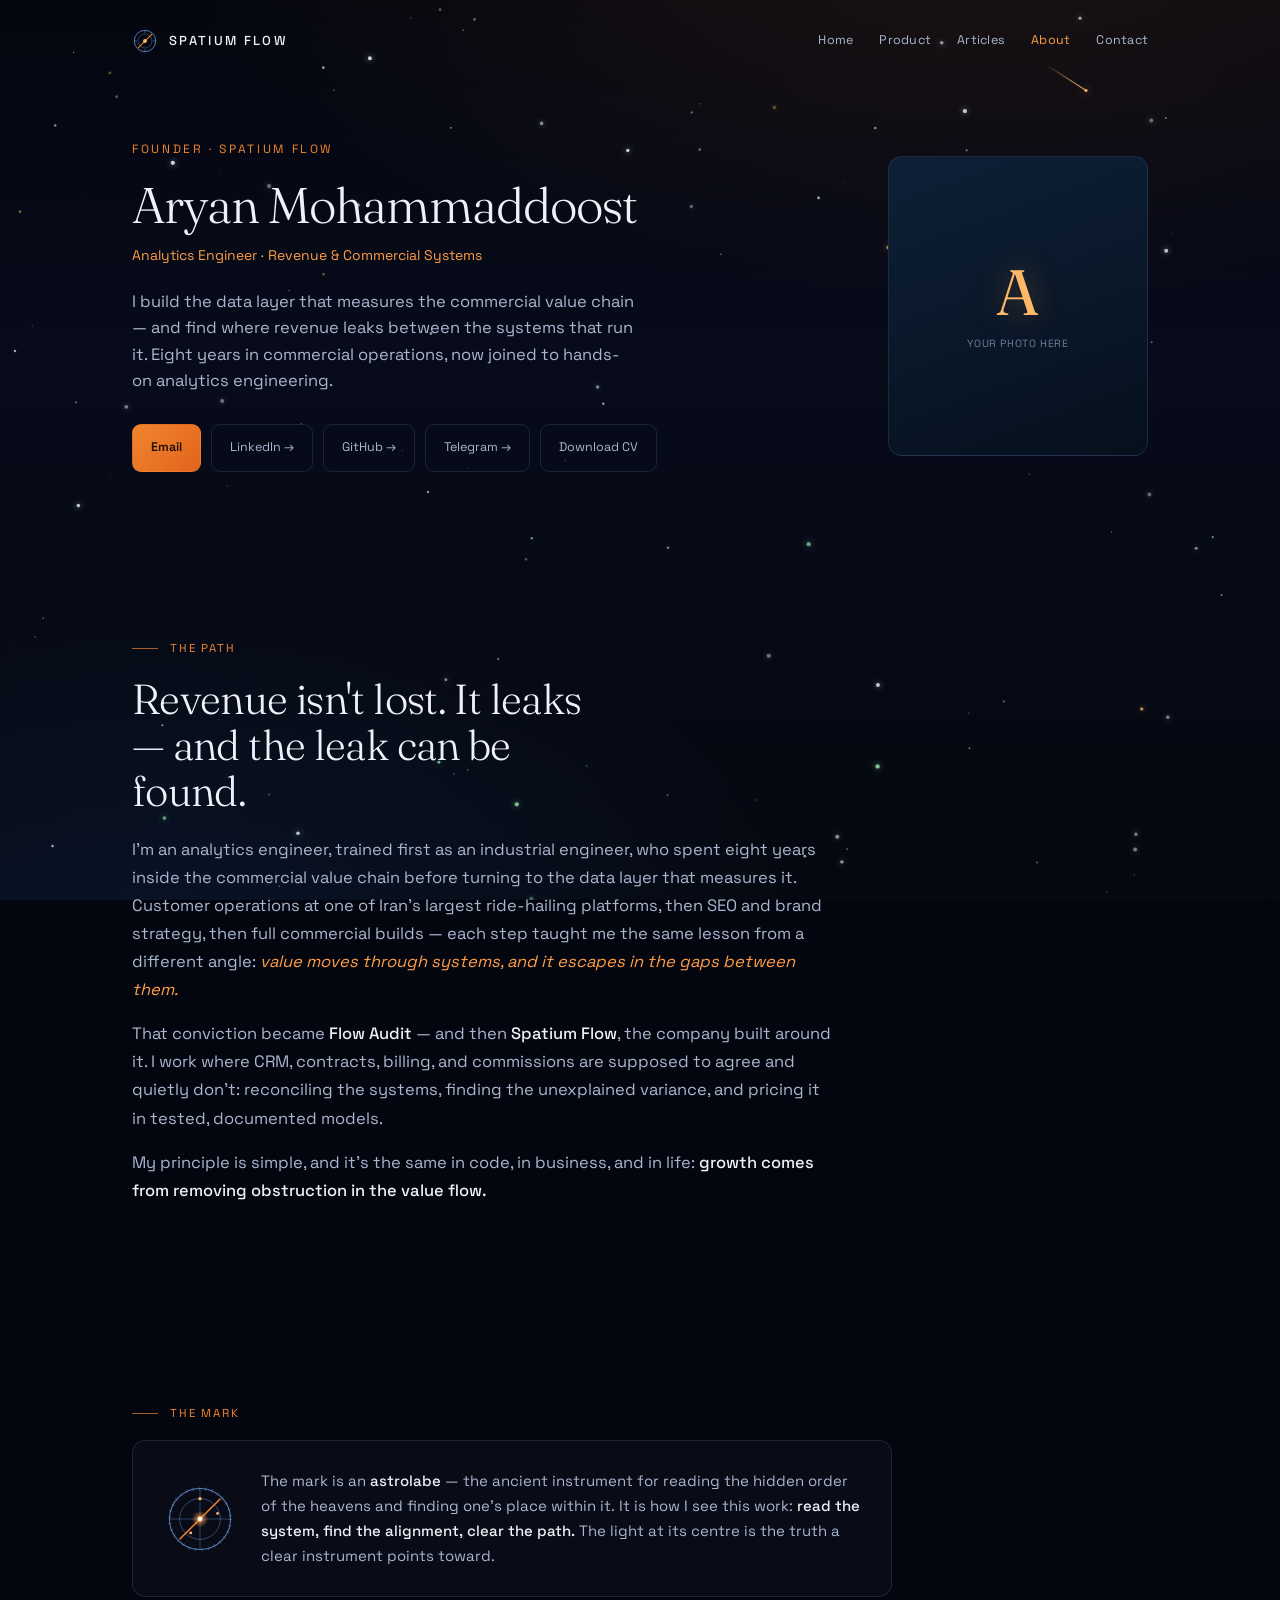
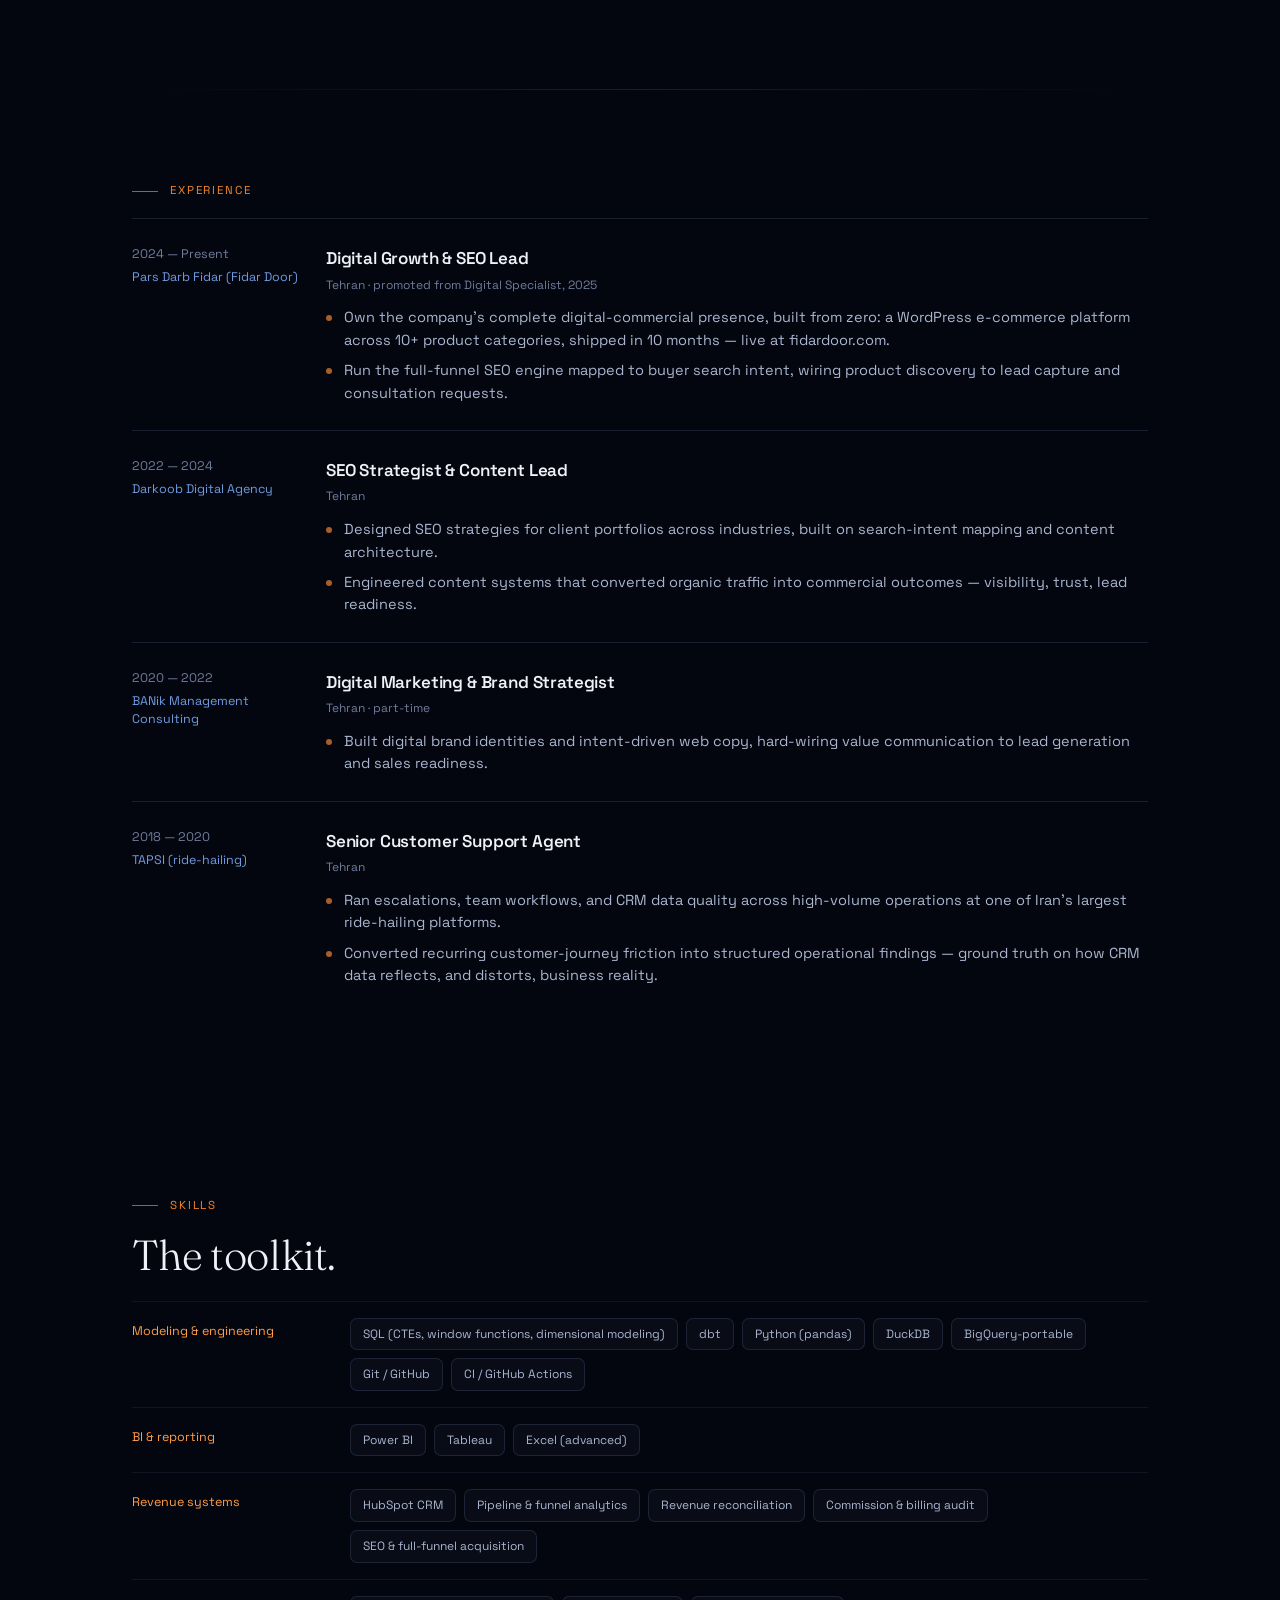
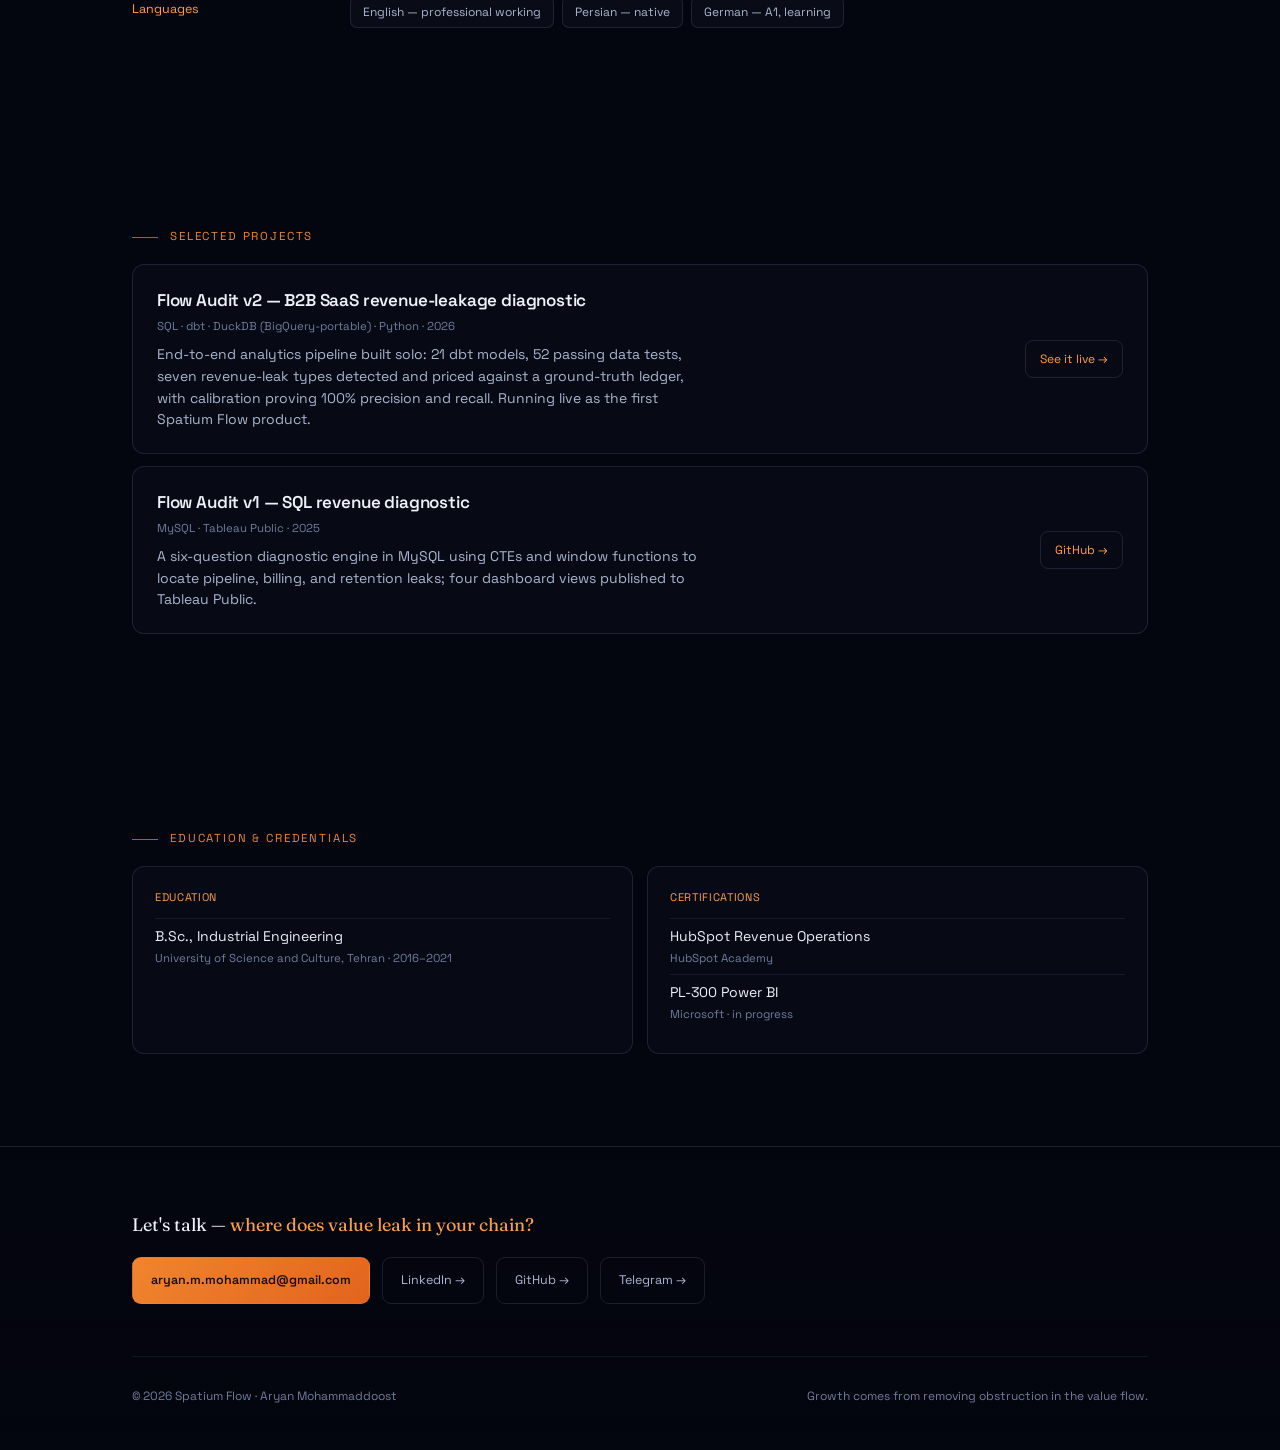
==== docs/about/index.html @ 0fbc990f "feat: unify site — interstellar theme + astrolabe identity across all pages" ====
<!DOCTYPE html>
<html lang="en">
<head>
<meta charset="utf-8">
<meta name="viewport" content="width=device-width, initial-scale=1">
<title>Aryan Mohammaddoost — Analytics Engineer | Spatium Flow</title>
<meta name="description" content="Aryan Mohammaddoost — analytics engineer building the data layer that measures the commercial value chain. Founder of Spatium Flow.">
<link rel="preconnect" href="https://fonts.googleapis.com">
<link rel="preconnect" href="https://fonts.gstatic.com" crossorigin>
<link href="https://fonts.googleapis.com/css2?family=Fraunces:opsz,wght@9..144,300;9..144,400;9..144,500&family=Space+Grotesk:wght@400;500;600&display=swap" rel="stylesheet">
<link href="../assets/site.css" rel="stylesheet">
</head>
<body>
<canvas id="sky"></canvas>
<div class="page">

<div class="bar"><div class="wrap">
  <a class="brand" href="../">
    <svg class="mark" viewBox="0 0 32 32" fill="none" xmlns="http://www.w3.org/2000/svg" aria-hidden="true">
      <circle cx="16" cy="16" r="13.2" stroke="#6f9be0" stroke-width="1.1" opacity=".85"/>
      <circle cx="16" cy="16" r="8.6" stroke="#6f9be0" stroke-width=".9" opacity=".5"/>
      <g stroke="#6f9be0" stroke-width="1" opacity=".7"><line x1="16" y1="2.8" x2="16" y2="6"/><line x1="16" y1="26" x2="16" y2="29.2"/><line x1="2.8" y1="16" x2="6" y2="16"/><line x1="26" y1="16" x2="29.2" y2="16"/></g>
      <line x1="7.2" y1="24.8" x2="24.8" y2="7.2" stroke="#f0852e" stroke-width="1.3"/>
      <circle cx="16" cy="16" r="2.4" fill="#ffb869"/>
    </svg>
    SPATIUM&nbsp;FLOW
  </a>
  <nav>
    <a href="../">Home</a>
    <a href="../flow-audit/">Product</a>
    <a href="../articles/">Articles</a>
    <a href="./" class="on">About</a>
    <a href="#contact">Contact</a>
  </nav>
</div></div>

<header class="ab-hero"><div class="wrap">
  <div>
    <div class="eyebrow">Founder · Spatium Flow</div>
    <h1>Aryan Mohammaddoost</h1>
    <div class="role">Analytics Engineer · Revenue &amp; Commercial Systems</div>
    <p class="pos">I build the data layer that measures the commercial value chain — and find where revenue leaks between the systems that run it. Eight years in commercial operations, now joined to hands-on analytics engineering.</p>
    <div class="contact">
      <a class="cbtn gold" href="mailto:aryan.m.mohammad@gmail.com">Email</a>
      <a class="cbtn" href="https://www.linkedin.com/in/aryan-mohammaddoost-990b6631a" target="_blank" rel="noopener">LinkedIn &rarr;</a>
      <a class="cbtn" href="https://github.com/aryanmmohammad-commits" target="_blank" rel="noopener">GitHub &rarr;</a>
      <a class="cbtn" href="https://t.me/Ryanmhd98" target="_blank" rel="noopener">Telegram &rarr;</a>
      <!-- CV: drop your PDF in this /about/ folder as cv.pdf to enable -->
      <a class="cbtn" href="cv.pdf" target="_blank" rel="noopener">Download CV</a>
    </div>
  </div>
  <!-- PHOTO: replace the .ph block with <img src="photo.jpg" alt="Aryan Mohammaddoost"> after adding photo.jpg here -->
  <div class="photo"><div class="ph"><div class="mono-ch">A</div><div class="hint">your photo here</div></div></div>
</div></header>

<section id="path"><div class="wrap reveal">
  <div class="lab">The path</div>
  <h2>Revenue isn't lost. It leaks — and the leak can be found.</h2>
  <div class="prose">
    <p>I'm an analytics engineer, trained first as an industrial engineer, who spent eight years inside the commercial value chain before turning to the data layer that measures it. Customer operations at one of Iran's largest ride-hailing platforms, then SEO and brand strategy, then full commercial builds — each step taught me the same lesson from a different angle: <em>value moves through systems, and it escapes in the gaps between them.</em></p>
    <p>That conviction became <strong>Flow Audit</strong> — and then <strong>Spatium Flow</strong>, the company built around it. I work where CRM, contracts, billing, and commissions are supposed to agree and quietly don't: reconciling the systems, finding the unexplained variance, and pricing it in tested, documented models.</p>
    <p>My principle is simple, and it's the same in code, in business, and in life: <strong>growth comes from removing obstruction in the value flow.</strong></p>
  </div>
</div></section>

<section id="mark"><div class="wrap reveal">
  <div class="lab">The mark</div>
  <div class="astro-note">
    <svg class="glyph" viewBox="0 0 80 80" fill="none" xmlns="http://www.w3.org/2000/svg" aria-hidden="true">
      <circle cx="40" cy="40" r="33" stroke="#6f9be0" stroke-width="1.1" opacity=".8"/>
      <circle cx="40" cy="40" r="33" stroke="#6f9be0" stroke-width="4" stroke-dasharray="1 6" opacity=".35"/>
      <circle cx="40" cy="40" r="22" stroke="#6f9be0" stroke-width=".9" opacity=".5"/>
      <g stroke="#6f9be0" stroke-width=".9" opacity=".45"><line x1="40" y1="7" x2="40" y2="73"/><line x1="7" y1="40" x2="73" y2="40"/></g>
      <g fill="#ffb869"><circle cx="40" cy="18" r="1.8"/><circle cx="59" cy="34" r="1.5"/><circle cx="30" cy="55" r="1.6"/></g>
      <line x1="18" y1="62" x2="62" y2="18" stroke="#f0852e" stroke-width="1.6"/>
      <circle cx="40" cy="40" r="9" fill="url(#g)"/>
      <circle cx="40" cy="40" r="2.6" fill="#fff4e2"/>
      <defs><radialGradient id="g" cx="50%" cy="50%" r="50%"><stop offset="0" stop-color="#ffb869" stop-opacity=".9"/><stop offset="100%" stop-color="#f0852e" stop-opacity="0"/></radialGradient></defs>
    </svg>
    <p>The mark is an <strong>astrolabe</strong> — the ancient instrument for reading the hidden order of the heavens and finding one's place within it. It is how I see this work: <strong>read the system, find the alignment, clear the path.</strong> The light at its centre is the truth a clear instrument points toward.</p>
  </div>
</div></section>

<div class="wrap"><div class="divider"></div></div>

<section id="experience"><div class="wrap reveal">
  <div class="lab">Experience</div>
  <div class="job"><div class="when">2024 — Present<span class="co">Pars Darb Fidar (Fidar Door)</span></div><div>
    <h3>Digital Growth &amp; SEO Lead</h3><div class="place">Tehran · promoted from Digital Specialist, 2025</div>
    <ul><li>Own the company's complete digital-commercial presence, built from zero: a WordPress e-commerce platform across 10+ product categories, shipped in 10 months — live at fidardoor.com.</li><li>Run the full-funnel SEO engine mapped to buyer search intent, wiring product discovery to lead capture and consultation requests.</li></ul>
  </div></div>
  <div class="job"><div class="when">2022 — 2024<span class="co">Darkoob Digital Agency</span></div><div>
    <h3>SEO Strategist &amp; Content Lead</h3><div class="place">Tehran</div>
    <ul><li>Designed SEO strategies for client portfolios across industries, built on search-intent mapping and content architecture.</li><li>Engineered content systems that converted organic traffic into commercial outcomes — visibility, trust, lead readiness.</li></ul>
  </div></div>
  <div class="job"><div class="when">2020 — 2022<span class="co">BANik Management Consulting</span></div><div>
    <h3>Digital Marketing &amp; Brand Strategist</h3><div class="place">Tehran · part-time</div>
    <ul><li>Built digital brand identities and intent-driven web copy, hard-wiring value communication to lead generation and sales readiness.</li></ul>
  </div></div>
  <div class="job"><div class="when">2018 — 2020<span class="co">TAPSI (ride-hailing)</span></div><div>
    <h3>Senior Customer Support Agent</h3><div class="place">Tehran</div>
    <ul><li>Ran escalations, team workflows, and CRM data quality across high-volume operations at one of Iran's largest ride-hailing platforms.</li><li>Converted recurring customer-journey friction into structured operational findings — ground truth on how CRM data reflects, and distorts, business reality.</li></ul>
  </div></div>
</div></section>

<section id="skills"><div class="wrap reveal">
  <div class="lab">Skills</div><h2>The toolkit.</h2>
  <div class="skrow"><div class="k">Modeling &amp; engineering</div><div class="v"><span>SQL (CTEs, window functions, dimensional modeling)</span><span>dbt</span><span>Python (pandas)</span><span>DuckDB</span><span>BigQuery-portable</span><span>Git / GitHub</span><span>CI / GitHub Actions</span></div></div>
  <div class="skrow"><div class="k">BI &amp; reporting</div><div class="v"><span>Power BI</span><span>Tableau</span><span>Excel (advanced)</span></div></div>
  <div class="skrow"><div class="k">Revenue systems</div><div class="v"><span>HubSpot CRM</span><span>Pipeline &amp; funnel analytics</span><span>Revenue reconciliation</span><span>Commission &amp; billing audit</span><span>SEO &amp; full-funnel acquisition</span></div></div>
  <div class="skrow"><div class="k">Languages</div><div class="v"><span>English — professional working</span><span>Persian — native</span><span>German — A1, learning</span></div></div>
</div></section>

<section id="projects"><div class="wrap reveal">
  <div class="lab">Selected projects</div>
  <div class="proj"><div>
    <h3>Flow Audit v2 — B2B SaaS revenue-leakage diagnostic</h3>
    <div class="stack">SQL · dbt · DuckDB (BigQuery-portable) · Python · 2026</div>
    <p>End-to-end analytics pipeline built solo: 21 dbt models, 52 passing data tests, seven revenue-leak types detected and priced against a ground-truth ledger, with calibration proving 100% precision and recall. Running live as the first Spatium Flow product.</p>
  </div><a class="go" href="../flow-audit/">See it live &rarr;</a></div>
  <div class="proj"><div>
    <h3>Flow Audit v1 — SQL revenue diagnostic</h3>
    <div class="stack">MySQL · Tableau Public · 2025</div>
    <p>A six-question diagnostic engine in MySQL using CTEs and window functions to locate pipeline, billing, and retention leaks; four dashboard views published to Tableau Public.</p>
  </div><a class="go" href="https://github.com/aryanmmohammad-commits" target="_blank" rel="noopener">GitHub &rarr;</a></div>
</div></section>

<section id="education"><div class="wrap reveal">
  <div class="lab">Education &amp; credentials</div>
  <div class="edu-grid">
    <div class="edu-card"><div class="t">Education</div><div class="item">B.Sc., Industrial Engineering<span>University of Science and Culture, Tehran · 2016–2021</span></div></div>
    <div class="edu-card"><div class="t">Certifications</div><div class="item">HubSpot Revenue Operations<span>HubSpot Academy</span></div><div class="item">PL-300 Power BI<span>Microsoft · in progress</span></div></div>
  </div>
</div></section>

<footer class="foot" id="contact"><div class="wrap reveal">
  <div class="who">Let's talk — <span>where does value leak in your chain?</span></div>
  <div class="contact" style="margin-top:18px">
    <a class="cbtn gold" href="mailto:aryan.m.mohammad@gmail.com">aryan.m.mohammad@gmail.com</a>
    <a class="cbtn" href="https://www.linkedin.com/in/aryan-mohammaddoost-990b6631a" target="_blank" rel="noopener">LinkedIn &rarr;</a>
    <a class="cbtn" href="https://github.com/aryanmmohammad-commits" target="_blank" rel="noopener">GitHub &rarr;</a>
    <a class="cbtn" href="https://t.me/Ryanmhd98" target="_blank" rel="noopener">Telegram &rarr;</a>
  </div>
  <div class="base"><span>© 2026 Spatium Flow · Aryan Mohammaddoost</span><span>Growth comes from removing obstruction in the value flow.</span></div>
</div></footer>

</div>
<script src="../assets/sky.js"></script>
</body>
</html>
---- docs/assets/site.css ----
/* ============================================================
   Spatium Flow — shared interstellar design system
   ============================================================ */
:root{
  --void:#04060f; --space:#070b1a; --space-2:#0a1024; --deep:#0c1430;
  --blue:#1f4fa3; --blue-bright:#3a72d4; --blue-soft:#6f9be0;
  --orange:#f0852e; --orange-2:#ff9d45; --amber:#ffb869; --ember:#e2641d;
  --green:#96e8ac;
  --star:#eaf2ff; --paper:#eef1f8; --mist:#aab6cf; --faint:#6f7d9c;
  --line:rgba(140,160,210,.16); --line-2:rgba(140,160,210,.10);
  --mono:'Space Grotesk',ui-monospace,'Cascadia Mono',Menlo,monospace;
  --sans:'Space Grotesk',-apple-system,BlinkMacSystemFont,'Segoe UI',sans-serif;
  --serif:'Fraunces',Georgia,'Times New Roman',serif;
}
*{box-sizing:border-box;margin:0;padding:0}
html{scroll-behavior:smooth}
body{background:var(--void);color:var(--paper);font-family:var(--sans);font-size:16px;line-height:1.55;-webkit-font-smoothing:antialiased;overflow-x:hidden}
.wrap{max-width:1080px;margin:0 auto;padding:0 32px;position:relative}
.narrow{max-width:680px;margin:0 auto;padding:0 32px;position:relative}
a{color:inherit}
::selection{background:var(--orange);color:var(--void)}

/* starfield behind everything */
#sky{position:fixed;inset:0;z-index:0;display:block;background:
  radial-gradient(120% 80% at 78% -10%, rgba(240,133,46,.10), transparent 55%),
  radial-gradient(90% 70% at 12% 108%, rgba(31,79,163,.18), transparent 60%),
  linear-gradient(180deg,#04060f 0%,#070b1a 40%,#05080f 100%)}
.page{position:relative;z-index:1}

/* top bar */
.bar{position:absolute;top:0;left:0;right:0;z-index:10}
.bar .wrap{display:flex;align-items:center;justify-content:space-between;padding-top:28px}
.brand{display:flex;align-items:center;gap:11px;font-family:var(--mono);font-size:13px;letter-spacing:.18em;color:var(--paper);text-decoration:none;font-weight:500}
.brand .mark{width:26px;height:26px;flex:none}
.bar nav{display:flex;gap:26px;font-family:var(--mono);font-size:12.5px;color:var(--mist);letter-spacing:.02em}
.bar nav a{text-decoration:none;transition:color .18s}
.bar nav a:hover,.bar nav a.on{color:var(--orange-2)}
@media(max-width:680px){.bar nav{display:none}}

/* buttons */
.btn{font-family:var(--mono);font-size:13px;letter-spacing:.02em;font-weight:500;text-decoration:none;padding:14px 24px;border-radius:9px;transition:transform .16s,box-shadow .16s,background .16s,border-color .16s;display:inline-flex;align-items:center;gap:9px}
.btn-primary{background:linear-gradient(135deg,var(--orange),var(--ember));color:#1a0f04}
.btn-primary:hover{transform:translateY(-2px);box-shadow:0 14px 40px -10px rgba(240,133,46,.6)}
.btn-ghost{border:1px solid var(--line);color:var(--paper);background:rgba(140,160,210,.04)}
.btn-ghost:hover{border-color:var(--blue-soft);color:#fff}
.btn .ar{transition:transform .16s}.btn:hover .ar{transform:translateX(3px)}
.cbtn{font-family:var(--mono);font-size:12.5px;text-decoration:none;border:1px solid var(--line);border-radius:9px;padding:13px 18px;transition:border-color .16s,color .16s,transform .16s;color:var(--mist);display:inline-flex;align-items:center;gap:7px}
.cbtn:hover{border-color:var(--blue-soft);color:#fff;transform:translateY(-2px)}
.cbtn.gold{background:linear-gradient(135deg,var(--orange),var(--ember));color:#1a0f04;border-color:transparent;font-weight:600}

/* sections */
section{padding:92px 0;position:relative}
.lab{font-family:var(--mono);font-size:11.5px;letter-spacing:.16em;text-transform:uppercase;color:var(--orange);margin-bottom:18px;display:flex;align-items:center;gap:12px}
.lab::before{content:"";width:26px;height:1px;background:var(--orange);opacity:.7}
h2{font-family:var(--serif);font-weight:300;font-size:clamp(27px,4vw,42px);line-height:1.1;letter-spacing:-.015em;max-width:18ch;margin-bottom:22px}
.body-lg{font-size:17px;color:var(--mist);max-width:60ch;line-height:1.7}
.body-lg strong{color:var(--paper);font-weight:500}
.body-lg em{color:var(--orange-2);font-style:italic}
.divider{height:1px;background:linear-gradient(90deg,transparent,var(--line),transparent)}

/* footer (shared) */
.foot{border-top:1px solid var(--line);padding:64px 0 44px;background:linear-gradient(180deg,transparent,rgba(4,6,15,.6))}
.foot h2{margin-bottom:26px}
.foot .contact{display:flex;flex-wrap:wrap;gap:12px;margin-bottom:52px}
.foot .base{display:flex;flex-wrap:wrap;justify-content:space-between;gap:18px;align-items:center;border-top:1px solid var(--line-2);padding-top:30px;font-family:var(--mono);font-size:12px;color:var(--faint)}
.foot .who{font-family:var(--serif);font-size:18px;color:var(--paper)}
.foot .who span{color:var(--orange-2)}

/* reveal */
.reveal{opacity:0;transform:translateY(16px)}
.reveal.in{opacity:1;transform:none;transition:opacity .7s ease,transform .7s ease}

/* ---------- ABOUT page ---------- */
.ab-hero{padding:140px 0 76px;position:relative}
.ab-hero .wrap{display:grid;grid-template-columns:1fr 260px;gap:48px;align-items:center}
.ab-hero .eyebrow{font-family:var(--mono);font-size:12px;letter-spacing:.22em;text-transform:uppercase;color:var(--orange);margin-bottom:20px}
.ab-hero h1{font-family:var(--serif);font-weight:300;font-size:clamp(32px,5vw,50px);line-height:1.05;letter-spacing:-.02em;margin-bottom:14px}
.ab-hero .role{font-family:var(--mono);font-size:14px;color:var(--orange-2);margin-bottom:22px}
.ab-hero .pos{font-size:16.5px;color:var(--mist);max-width:46ch;line-height:1.6;margin-bottom:30px}
.ab-hero .contact{display:flex;flex-wrap:wrap;gap:10px}
.photo{width:260px;height:300px;border-radius:14px;border:1px solid var(--line);background:linear-gradient(160deg,#0d2036,#06101d);position:relative;overflow:hidden;display:flex;align-items:center;justify-content:center}
.photo img{width:100%;height:100%;object-fit:cover;display:block}
.photo .ph{display:flex;flex-direction:column;align-items:center;gap:12px;color:var(--faint)}
.photo .ph .mono-ch{font-family:var(--serif);font-size:64px;color:var(--amber);line-height:1;text-shadow:0 0 30px rgba(240,133,46,.4)}
.photo .ph .hint{font-family:var(--mono);font-size:10.5px;letter-spacing:.06em;text-transform:uppercase}
@media(max-width:720px){.ab-hero .wrap{grid-template-columns:1fr;gap:34px}.photo{width:180px;height:210px;order:-1}.photo .ph .mono-ch{font-size:44px}}

.prose{font-size:16.5px;color:var(--mist);max-width:64ch;line-height:1.7}
.prose p{margin-bottom:16px}
.prose strong{color:var(--paper);font-weight:500}
.prose em{color:var(--orange-2);font-style:italic}

.astro-note{border:1px solid var(--line);border-radius:13px;background:rgba(140,160,210,.04);padding:28px 30px;display:grid;grid-template-columns:auto 1fr;gap:24px;align-items:center;max-width:760px;margin-top:8px}
.astro-note .glyph{width:74px;height:74px;flex:none}
.astro-note p{font-size:15px;color:var(--mist);line-height:1.65}
.astro-note p strong{color:var(--paper);font-weight:500}
@media(max-width:560px){.astro-note{grid-template-columns:1fr;text-align:center;justify-items:center}}

.job{display:grid;grid-template-columns:170px 1fr;gap:24px;padding:26px 0;border-top:1px solid var(--line)}
.job:first-of-type{border-top:none}
.job .when{font-family:var(--mono);font-size:12.5px;color:var(--faint);line-height:1.5}
.job .when .co{color:var(--blue-soft);display:block;margin-top:4px}
.job h3{font-size:17px;font-weight:600;margin-bottom:4px;letter-spacing:-.01em;color:var(--paper)}
.job .place{font-family:var(--mono);font-size:12px;color:var(--faint);margin-bottom:12px}
.job ul{list-style:none;display:flex;flex-direction:column;gap:8px}
.job li{font-size:14.5px;color:var(--mist);line-height:1.55;padding-left:18px;position:relative}
.job li::before{content:"";position:absolute;left:0;top:9px;width:6px;height:6px;border-radius:50%;background:var(--orange);opacity:.7}
@media(max-width:600px){.job{grid-template-columns:1fr;gap:10px}}

.skrow{display:grid;grid-template-columns:200px 1fr;gap:18px;padding:16px 0;border-top:1px solid var(--line-2)}
.skrow:first-of-type{border-top:none}
.skrow .k{font-family:var(--mono);font-size:12.5px;color:var(--orange-2);padding-top:4px}
.skrow .v{display:flex;flex-wrap:wrap;gap:8px}
.skrow .v span{font-family:var(--mono);font-size:12px;color:var(--mist);border:1px solid var(--line);border-radius:7px;padding:6px 12px;background:rgba(140,160,210,.04)}
@media(max-width:600px){.skrow{grid-template-columns:1fr;gap:8px}}

.proj{display:grid;grid-template-columns:1fr auto;gap:20px;align-items:center;padding:22px 24px;border:1px solid var(--line);border-radius:12px;background:rgba(140,160,210,.03);margin-bottom:12px}
.proj h3{font-size:17px;font-weight:600;margin-bottom:5px;letter-spacing:-.01em;color:var(--paper)}
.proj .stack{font-family:var(--mono);font-size:11.5px;color:var(--faint);margin-bottom:8px}
.proj p{font-size:14px;color:var(--mist);line-height:1.55;max-width:62ch}
.proj .go{font-family:var(--mono);font-size:12px;color:var(--orange-2);text-decoration:none;white-space:nowrap;border:1px solid var(--line);border-radius:8px;padding:9px 14px;transition:border-color .15s}
.proj .go:hover{border-color:var(--blue-soft)}
@media(max-width:600px){.proj{grid-template-columns:1fr}}

.edu-grid{display:grid;grid-template-columns:1fr 1fr;gap:14px}
.edu-card{border:1px solid var(--line);border-radius:12px;padding:22px;background:rgba(140,160,210,.03)}
.edu-card .t{font-family:var(--mono);font-size:11px;letter-spacing:.06em;text-transform:uppercase;color:var(--orange-2);margin-bottom:12px}
.edu-card .item{padding:7px 0;border-top:1px solid var(--line-2);font-size:14px;color:var(--paper)}
.edu-card .item:first-of-type{border-top:none}
.edu-card .item span{font-family:var(--mono);font-size:11.5px;color:var(--faint);display:block;margin-top:2px}
@media(max-width:600px){.edu-grid{grid-template-columns:1fr}}

/* ---------- ARTICLES index ---------- */
.ai-head{padding:140px 0 70px;position:relative}
.ai-head .eyebrow{font-family:var(--mono);font-size:12px;letter-spacing:.2em;text-transform:uppercase;color:var(--orange);margin-bottom:18px}
.ai-head h1{font-family:var(--serif);font-weight:300;font-size:clamp(30px,5vw,48px);line-height:1.06;letter-spacing:-.02em;margin-bottom:16px}
.ai-head .sub{font-size:17px;color:var(--mist);max-width:54ch;line-height:1.6}
.post{display:block;text-decoration:none;border:1px solid var(--line);border-radius:14px;background:rgba(140,160,210,.04);padding:30px;margin-bottom:16px;transition:transform .16s ease,box-shadow .16s ease,border-color .16s}
.post:hover{transform:translateY(-2px);box-shadow:0 16px 40px -22px rgba(0,0,0,.6);border-color:var(--blue-soft)}
.post .tag{font-family:var(--mono);font-size:10.5px;letter-spacing:.06em;text-transform:uppercase;color:var(--orange-2);margin-bottom:13px;display:flex;gap:12px;align-items:center}
.post .tag .dot{width:5px;height:5px;border-radius:50%;background:var(--orange)}
.post h2{font-family:var(--serif);font-weight:400;font-size:25px;letter-spacing:-.01em;margin-bottom:9px;color:#fff;max-width:none}
.post p{font-size:15px;color:var(--mist);line-height:1.6;max-width:64ch;margin-bottom:16px}
.post .meta{font-family:var(--mono);font-size:12px;color:var(--faint);display:flex;align-items:center;gap:9px}
.post .read{color:var(--orange-2);margin-left:auto;display:inline-flex;align-items:center;gap:6px}
.post .read .ar{transition:transform .15s}.post:hover .read .ar{transform:translateX(3px)}
.soon{margin-top:34px;border-top:1px solid var(--line);padding-top:30px}
.soon .lab{margin-bottom:18px}
.soon ul{list-style:none;display:flex;flex-direction:column;gap:11px}
.soon li{display:flex;align-items:baseline;gap:13px;font-size:15px;color:var(--mist)}
.soon li .pill{font-family:var(--mono);font-size:10px;letter-spacing:.05em;text-transform:uppercase;color:var(--blue-soft);border:1px solid var(--line);border-radius:20px;padding:2px 9px;flex:none}
.soon li b{color:var(--paper);font-weight:600}

/* ---------- ARTICLE page ---------- */
.head{padding:140px 0 60px;position:relative}
.head .kicker{font-family:var(--mono);font-size:12px;letter-spacing:.16em;text-transform:uppercase;color:var(--orange);margin-bottom:20px}
.head .kicker a{color:var(--mist);text-decoration:none}.head .kicker a:hover{color:var(--orange-2)}
.head h1{font-family:var(--serif);font-weight:300;font-size:clamp(30px,5vw,46px);line-height:1.08;letter-spacing:-.02em;margin-bottom:18px}
.head .dek{font-size:18px;color:var(--mist);line-height:1.55;margin-bottom:24px}
.head .byline{font-family:var(--mono);font-size:12.5px;color:var(--faint)}
.head .byline b{color:var(--orange-2);font-weight:400}
article{padding:48px 0 30px}
article .narrow > *{margin-bottom:22px}
article p{font-size:17.5px;color:var(--paper);line-height:1.72}
article h2{font-family:var(--serif);font-weight:300;font-size:27px;letter-spacing:-.01em;margin-top:18px;color:#fff;max-width:none}
article strong{font-weight:600;color:#fff}
article em{font-style:italic;color:var(--orange-2)}
figure{margin:34px 0}
figure img{width:100%;border:1px solid var(--line);border-radius:12px;display:block;box-shadow:0 20px 50px -28px rgba(0,0,0,.7)}
figcaption{font-family:var(--mono);font-size:12px;color:var(--faint);margin-top:10px;text-align:center}
blockquote{border-left:3px solid var(--orange);padding:6px 0 6px 22px;margin:30px 0;font-family:var(--serif);font-size:23px;line-height:1.4;color:var(--amber);font-style:italic}
.sign{border-top:1px solid var(--line);padding-top:24px;margin-top:40px;font-family:var(--mono);font-size:13px;color:var(--mist)}
.sign b{color:var(--paper);font-weight:600}
.back{display:inline-flex;align-items:center;gap:8px;font-family:var(--mono);font-size:12.5px;color:var(--orange-2);text-decoration:none;margin-top:8px}

@media(prefers-reduced-motion:reduce){*{animation:none!important;transition:none!important;scroll-behavior:auto}.reveal{opacity:1;transform:none}}
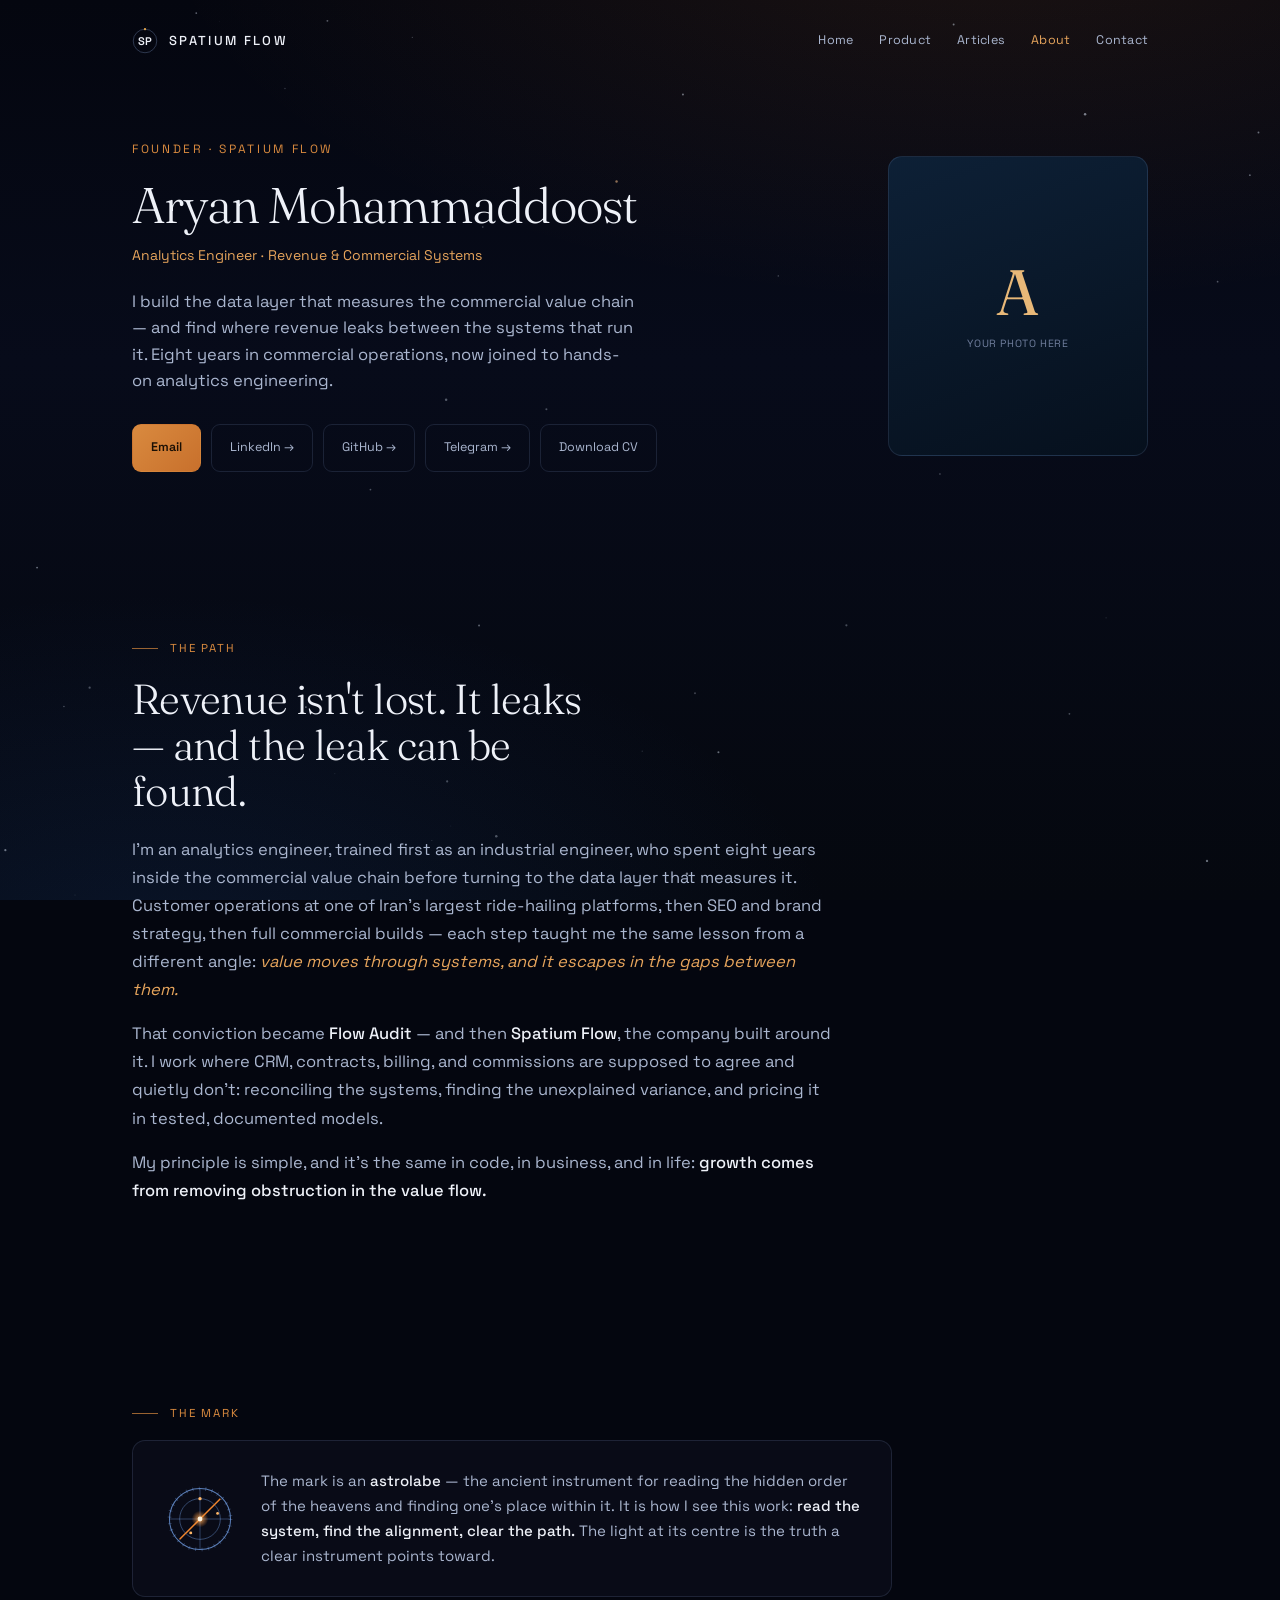
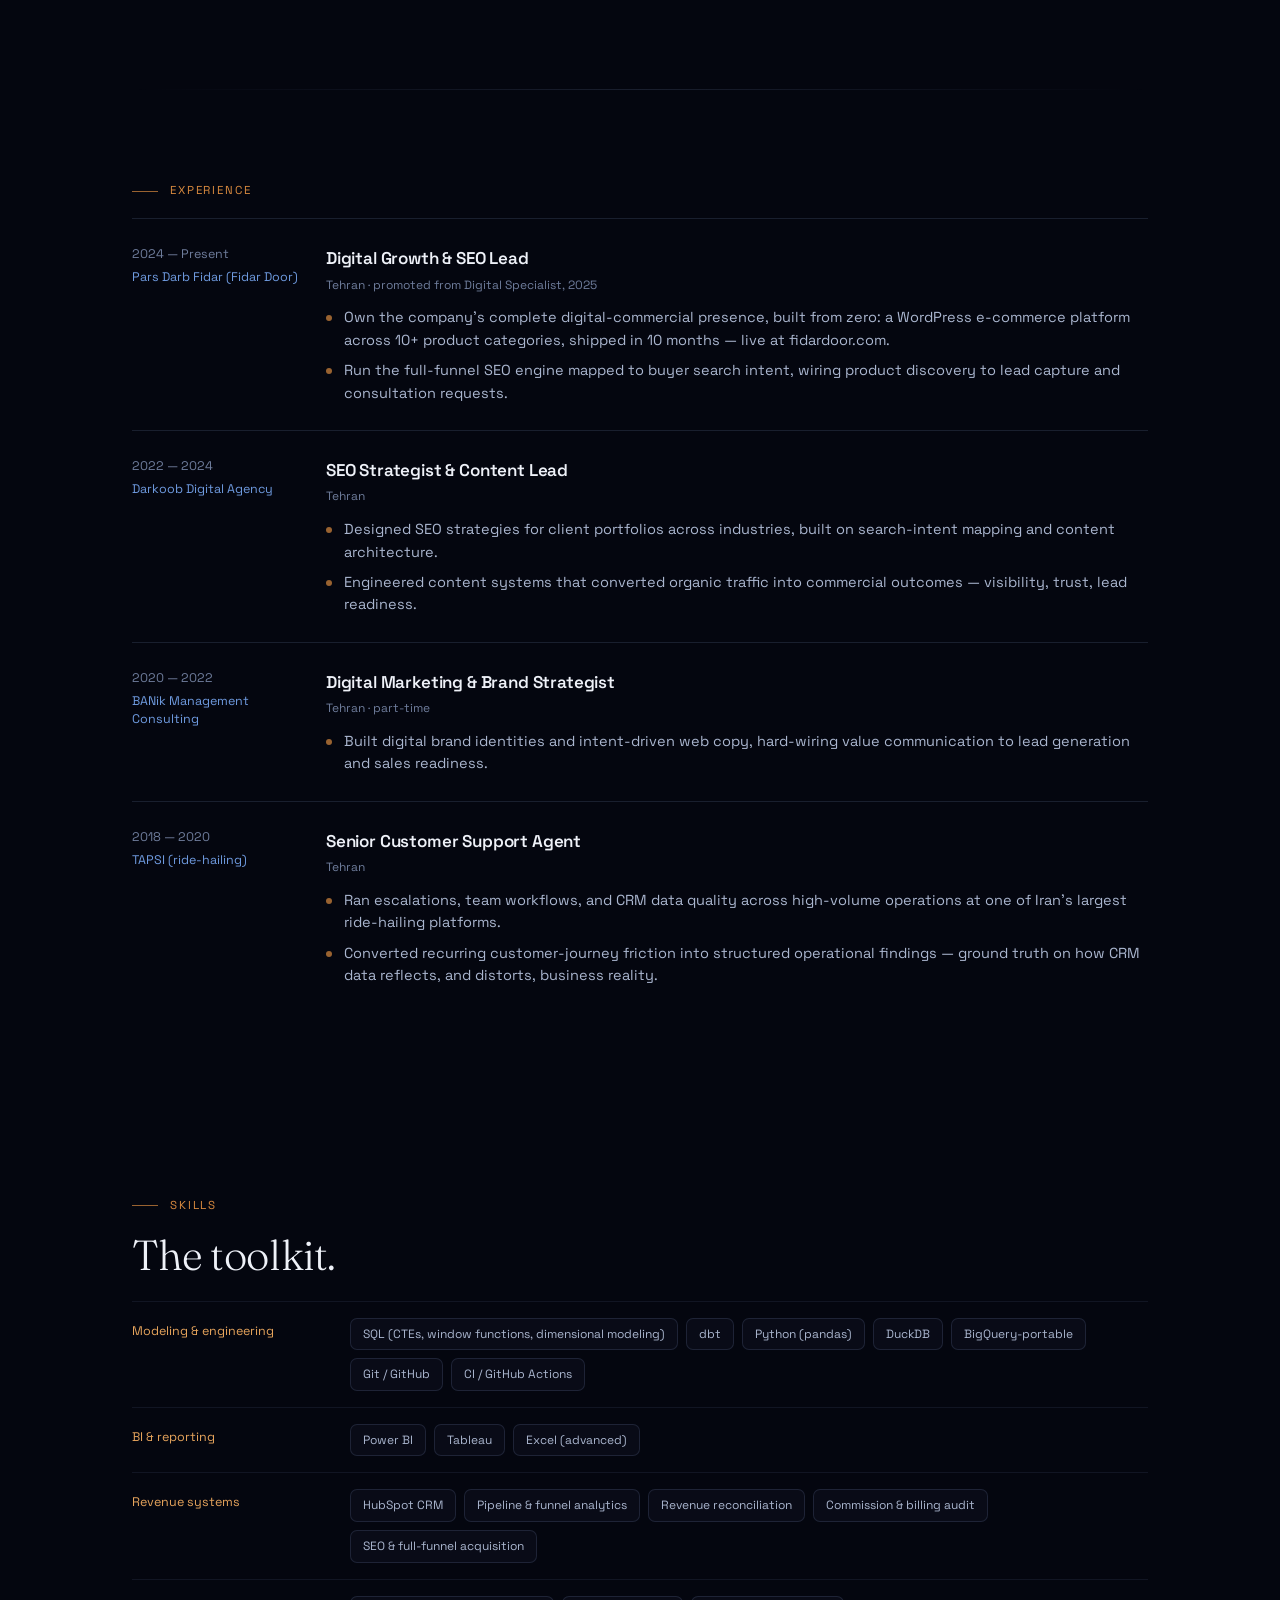
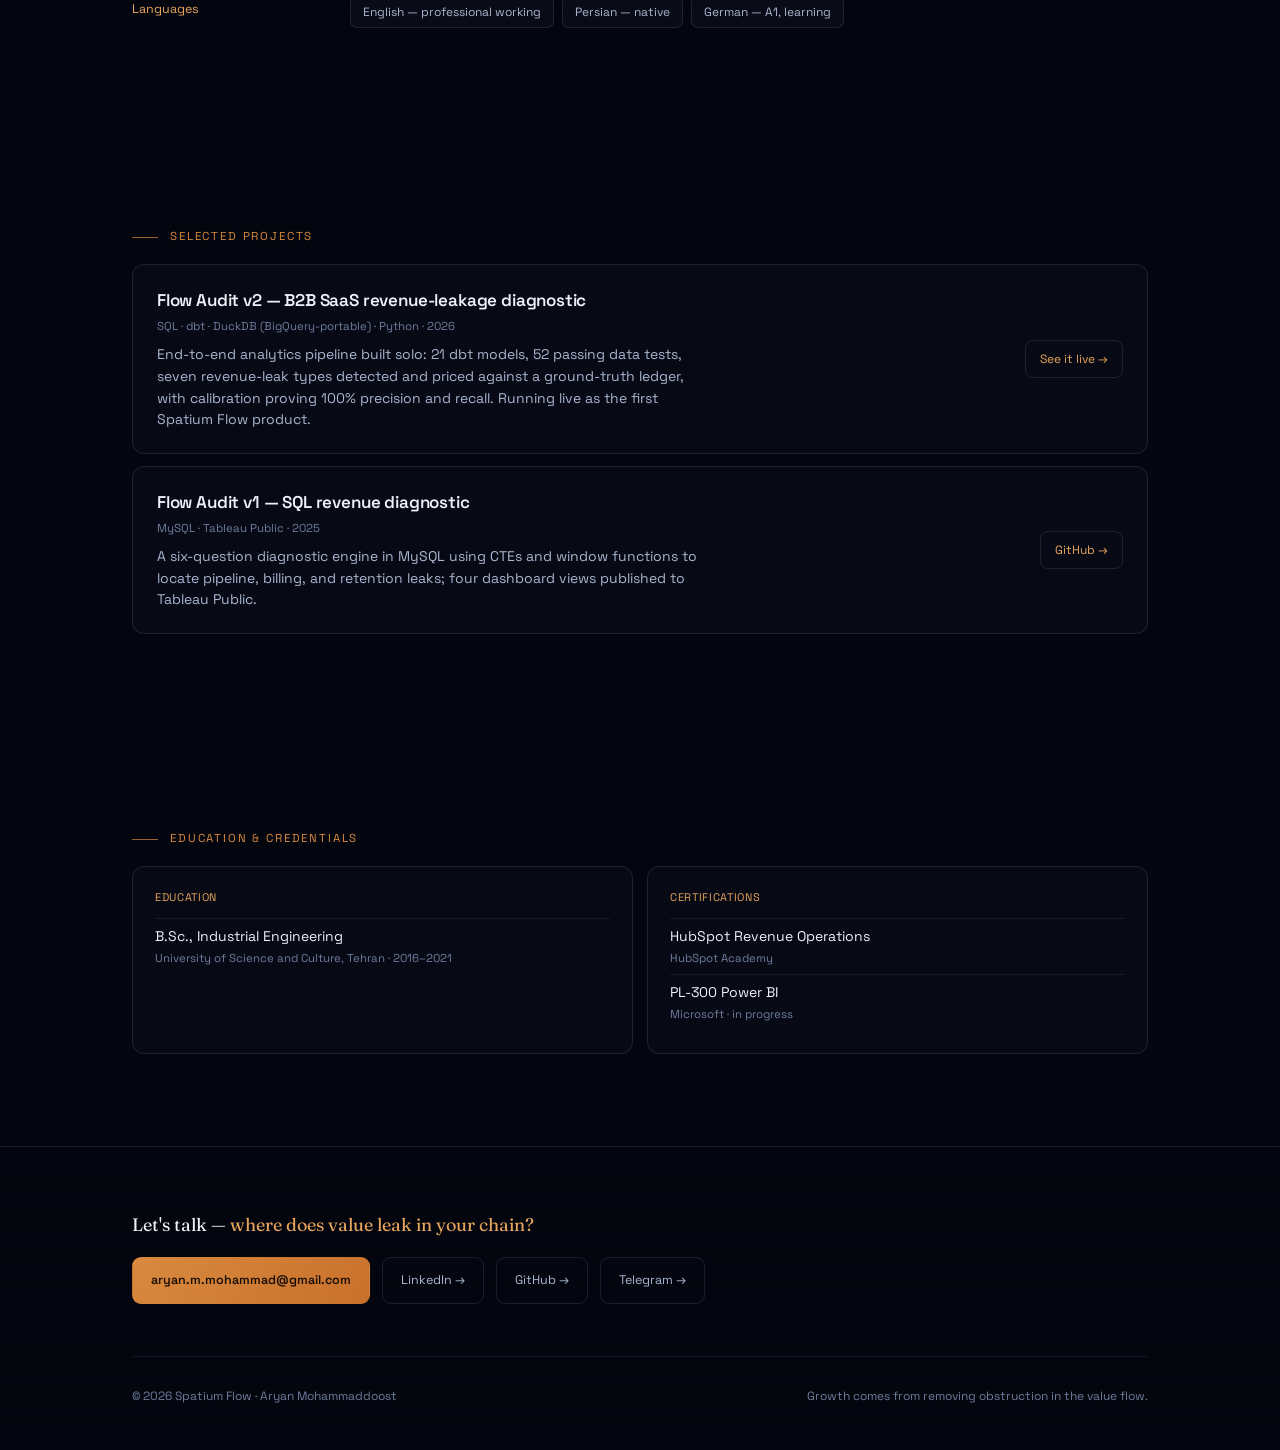
==== commit 6e9935f8: "refine: professional restraint — SP logo, calmer starfield, abstract product graphic" ====
--- a/docs/about/index.html
+++ b/docs/about/index.html
@@ -16,13 +16,7 @@
 
 <div class="bar"><div class="wrap">
   <a class="brand" href="../">
-    <svg class="mark" viewBox="0 0 32 32" fill="none" xmlns="http://www.w3.org/2000/svg" aria-hidden="true">
-      <circle cx="16" cy="16" r="13.2" stroke="#6f9be0" stroke-width="1.1" opacity=".85"/>
-      <circle cx="16" cy="16" r="8.6" stroke="#6f9be0" stroke-width=".9" opacity=".5"/>
-      <g stroke="#6f9be0" stroke-width="1" opacity=".7"><line x1="16" y1="2.8" x2="16" y2="6"/><line x1="16" y1="26" x2="16" y2="29.2"/><line x1="2.8" y1="16" x2="6" y2="16"/><line x1="26" y1="16" x2="29.2" y2="16"/></g>
-      <line x1="7.2" y1="24.8" x2="24.8" y2="7.2" stroke="#f0852e" stroke-width="1.3"/>
-      <circle cx="16" cy="16" r="2.4" fill="#ffb869"/>
-    </svg>
+    <svg class="mark" viewBox="0 0 34 34" fill="none" xmlns="http://www.w3.org/2000/svg" aria-hidden="true"><circle cx="17" cy="17" r="15.4" stroke="#5f7196" stroke-width="1.1" opacity=".55"/><circle cx="17" cy="1.6" r="1.5" fill="#e2a44a"/><text x="17" y="22.3" text-anchor="middle" font-family="'Space Grotesk',-apple-system,sans-serif" font-size="14.5" font-weight="600" letter-spacing="-.3" fill="#eef1f8">SP</text></svg>
     SPATIUM&nbsp;FLOW
   </a>
   <nav>
--- a/docs/assets/site.css
+++ b/docs/assets/site.css
@@ -4,7 +4,7 @@
 :root{
   --void:#04060f; --space:#070b1a; --space-2:#0a1024; --deep:#0c1430;
   --blue:#1f4fa3; --blue-bright:#3a72d4; --blue-soft:#6f9be0;
-  --orange:#f0852e; --orange-2:#ff9d45; --amber:#ffb869; --ember:#e2641d;
+  --orange:#d98a3f; --orange-2:#e6a45c; --amber:#e8b878; --ember:#c8702c;
   --green:#96e8ac;
   --star:#eaf2ff; --paper:#eef1f8; --mist:#aab6cf; --faint:#6f7d9c;
   --line:rgba(140,160,210,.16); --line-2:rgba(140,160,210,.10);
@@ -81,7 +81,7 @@
 .photo{width:260px;height:300px;border-radius:14px;border:1px solid var(--line);background:linear-gradient(160deg,#0d2036,#06101d);position:relative;overflow:hidden;display:flex;align-items:center;justify-content:center}
 .photo img{width:100%;height:100%;object-fit:cover;display:block}
 .photo .ph{display:flex;flex-direction:column;align-items:center;gap:12px;color:var(--faint)}
-.photo .ph .mono-ch{font-family:var(--serif);font-size:64px;color:var(--amber);line-height:1;text-shadow:0 0 30px rgba(240,133,46,.4)}
+.photo .ph .mono-ch{font-family:var(--serif);font-size:64px;color:var(--amber);line-height:1;text-shadow:none}
 .photo .ph .hint{font-family:var(--mono);font-size:10.5px;letter-spacing:.06em;text-transform:uppercase}
 @media(max-width:720px){.ab-hero .wrap{grid-template-columns:1fr;gap:34px}.photo{width:180px;height:210px;order:-1}.photo .ph .mono-ch{font-size:44px}}
 
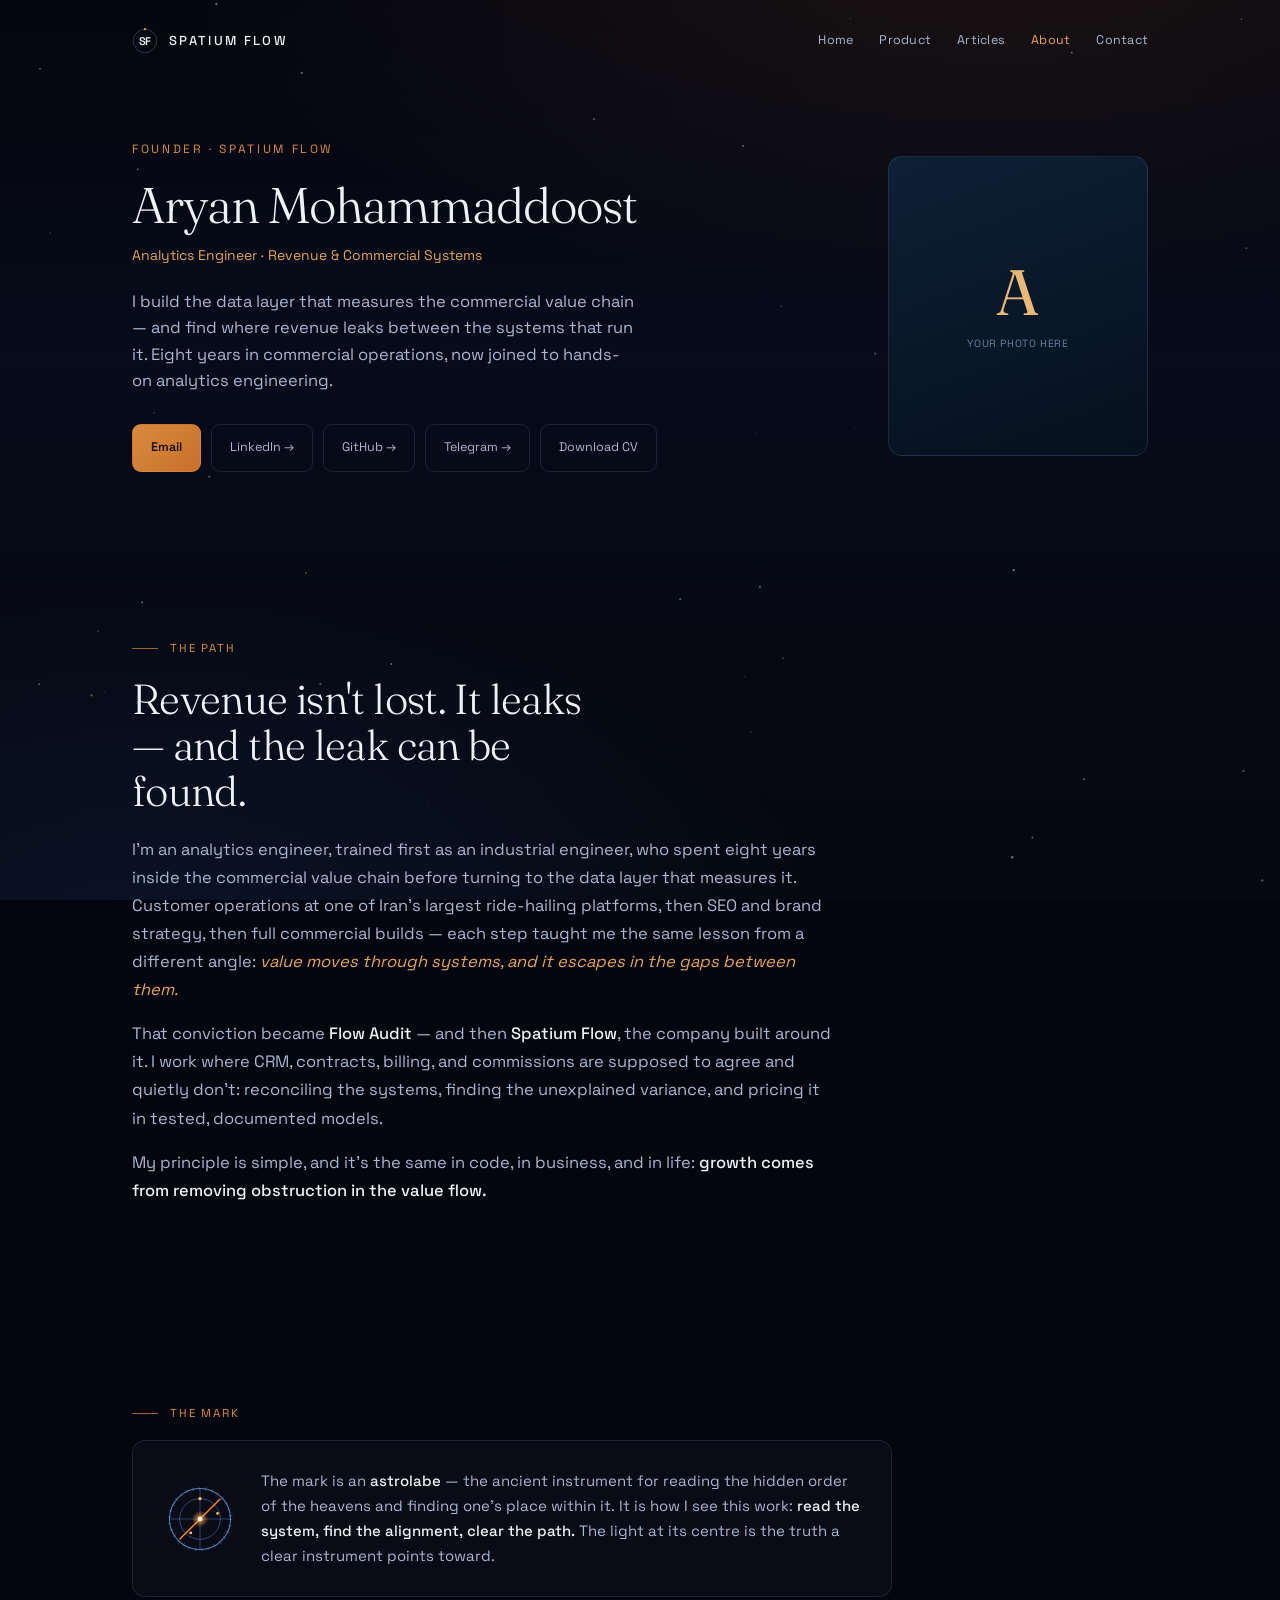
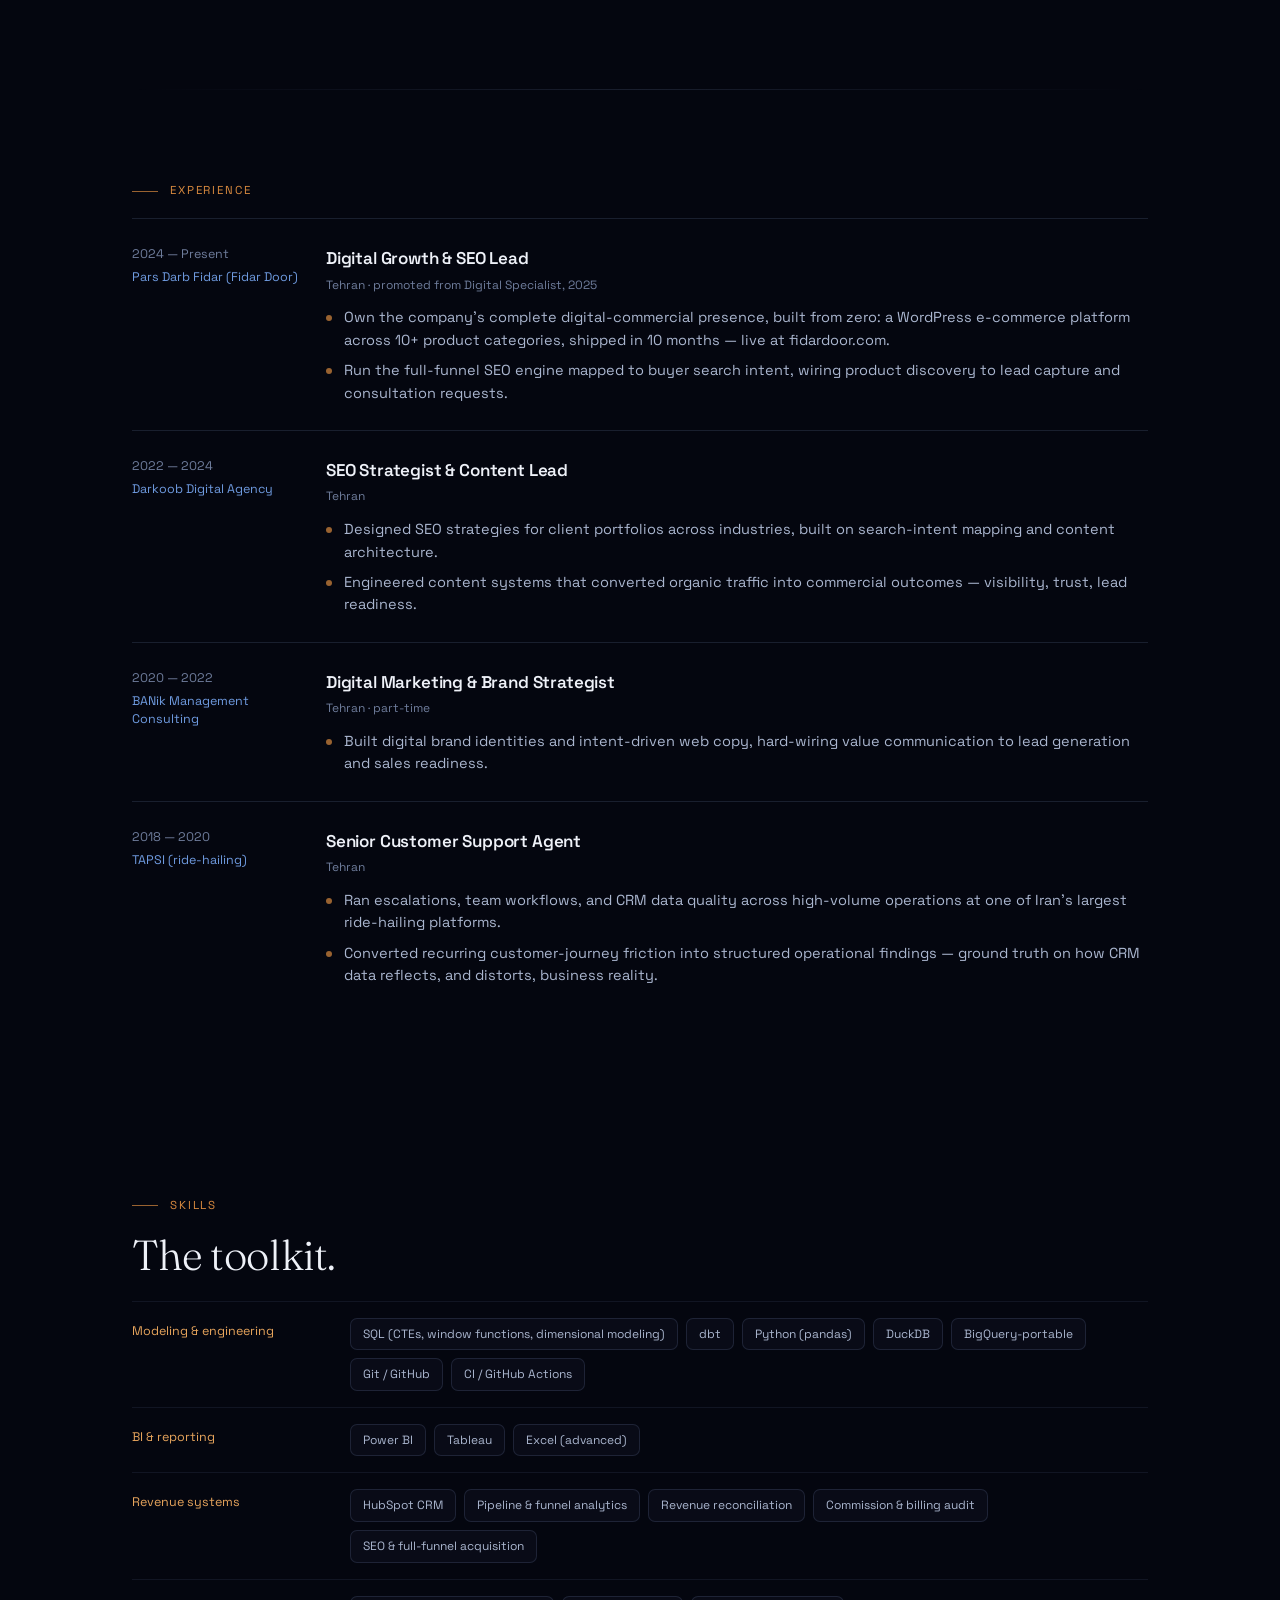
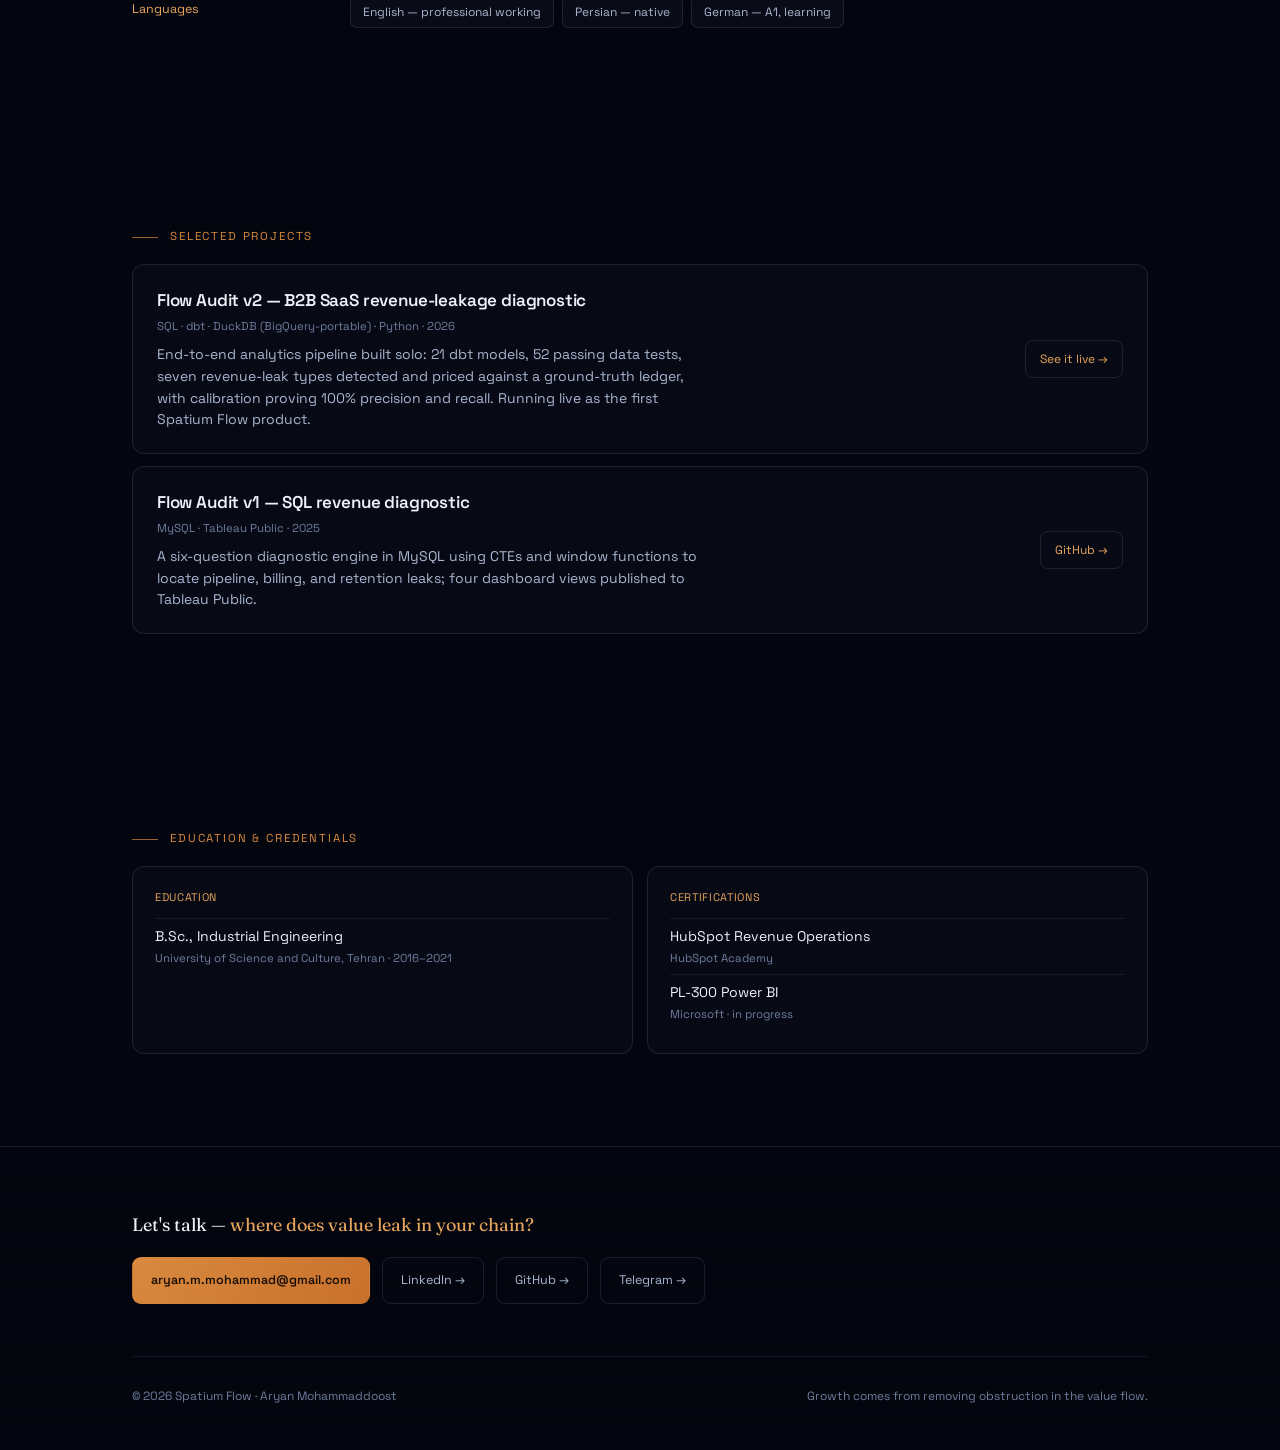
==== commit ad5a8fd7: "refine: SF logo, stats proof band, cleaner systems layout" ====
--- a/docs/about/index.html
+++ b/docs/about/index.html
@@ -16,7 +16,7 @@
 
 <div class="bar"><div class="wrap">
   <a class="brand" href="../">
-    <svg class="mark" viewBox="0 0 34 34" fill="none" xmlns="http://www.w3.org/2000/svg" aria-hidden="true"><circle cx="17" cy="17" r="15.4" stroke="#5f7196" stroke-width="1.1" opacity=".55"/><circle cx="17" cy="1.6" r="1.5" fill="#e2a44a"/><text x="17" y="22.3" text-anchor="middle" font-family="'Space Grotesk',-apple-system,sans-serif" font-size="14.5" font-weight="600" letter-spacing="-.3" fill="#eef1f8">SP</text></svg>
+    <svg class="mark" viewBox="0 0 34 34" fill="none" xmlns="http://www.w3.org/2000/svg" aria-hidden="true"><circle cx="17" cy="17" r="15.4" stroke="#5f7196" stroke-width="1.1" opacity=".55"/><circle cx="17" cy="1.6" r="1.5" fill="#e2a44a"/><text x="17" y="22.3" text-anchor="middle" font-family="'Space Grotesk',-apple-system,sans-serif" font-size="14.5" font-weight="600" letter-spacing="-.3" fill="#eef1f8">SF</text></svg>
     SPATIUM&nbsp;FLOW
   </a>
   <nav>
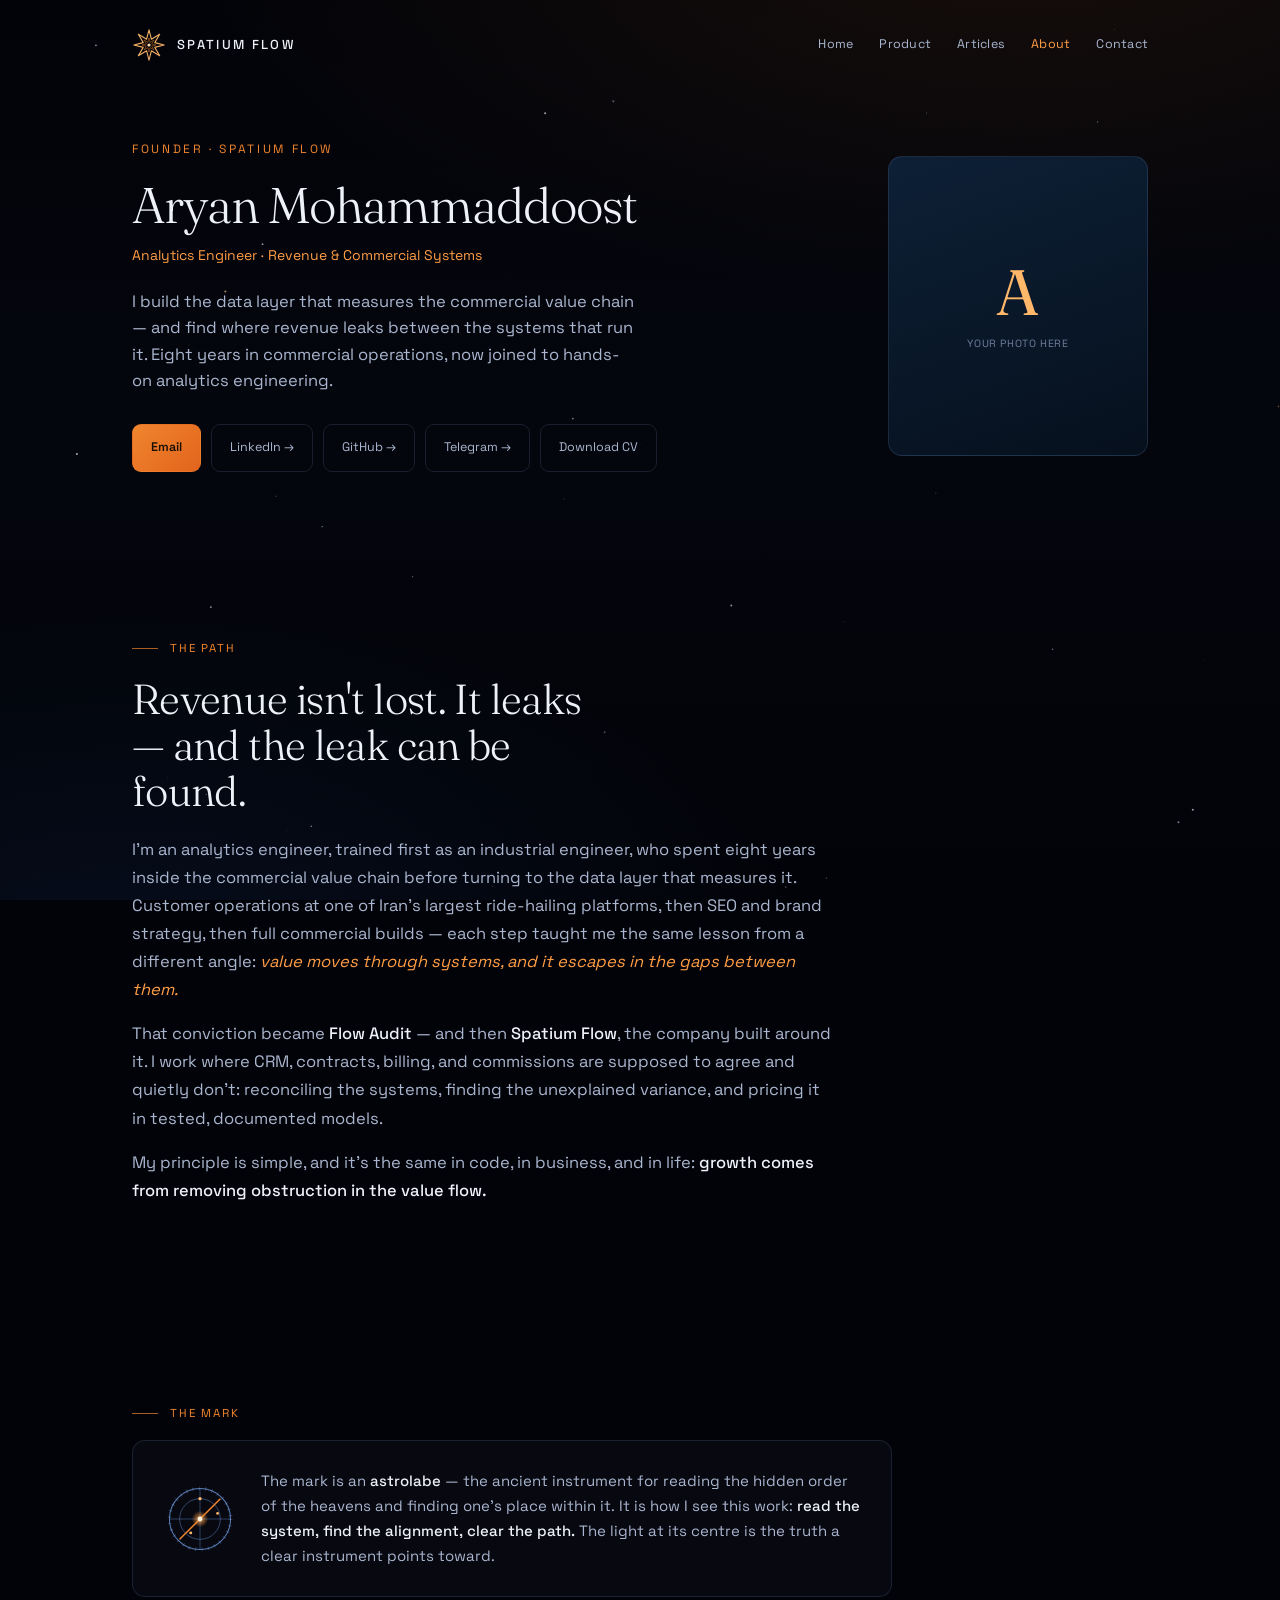
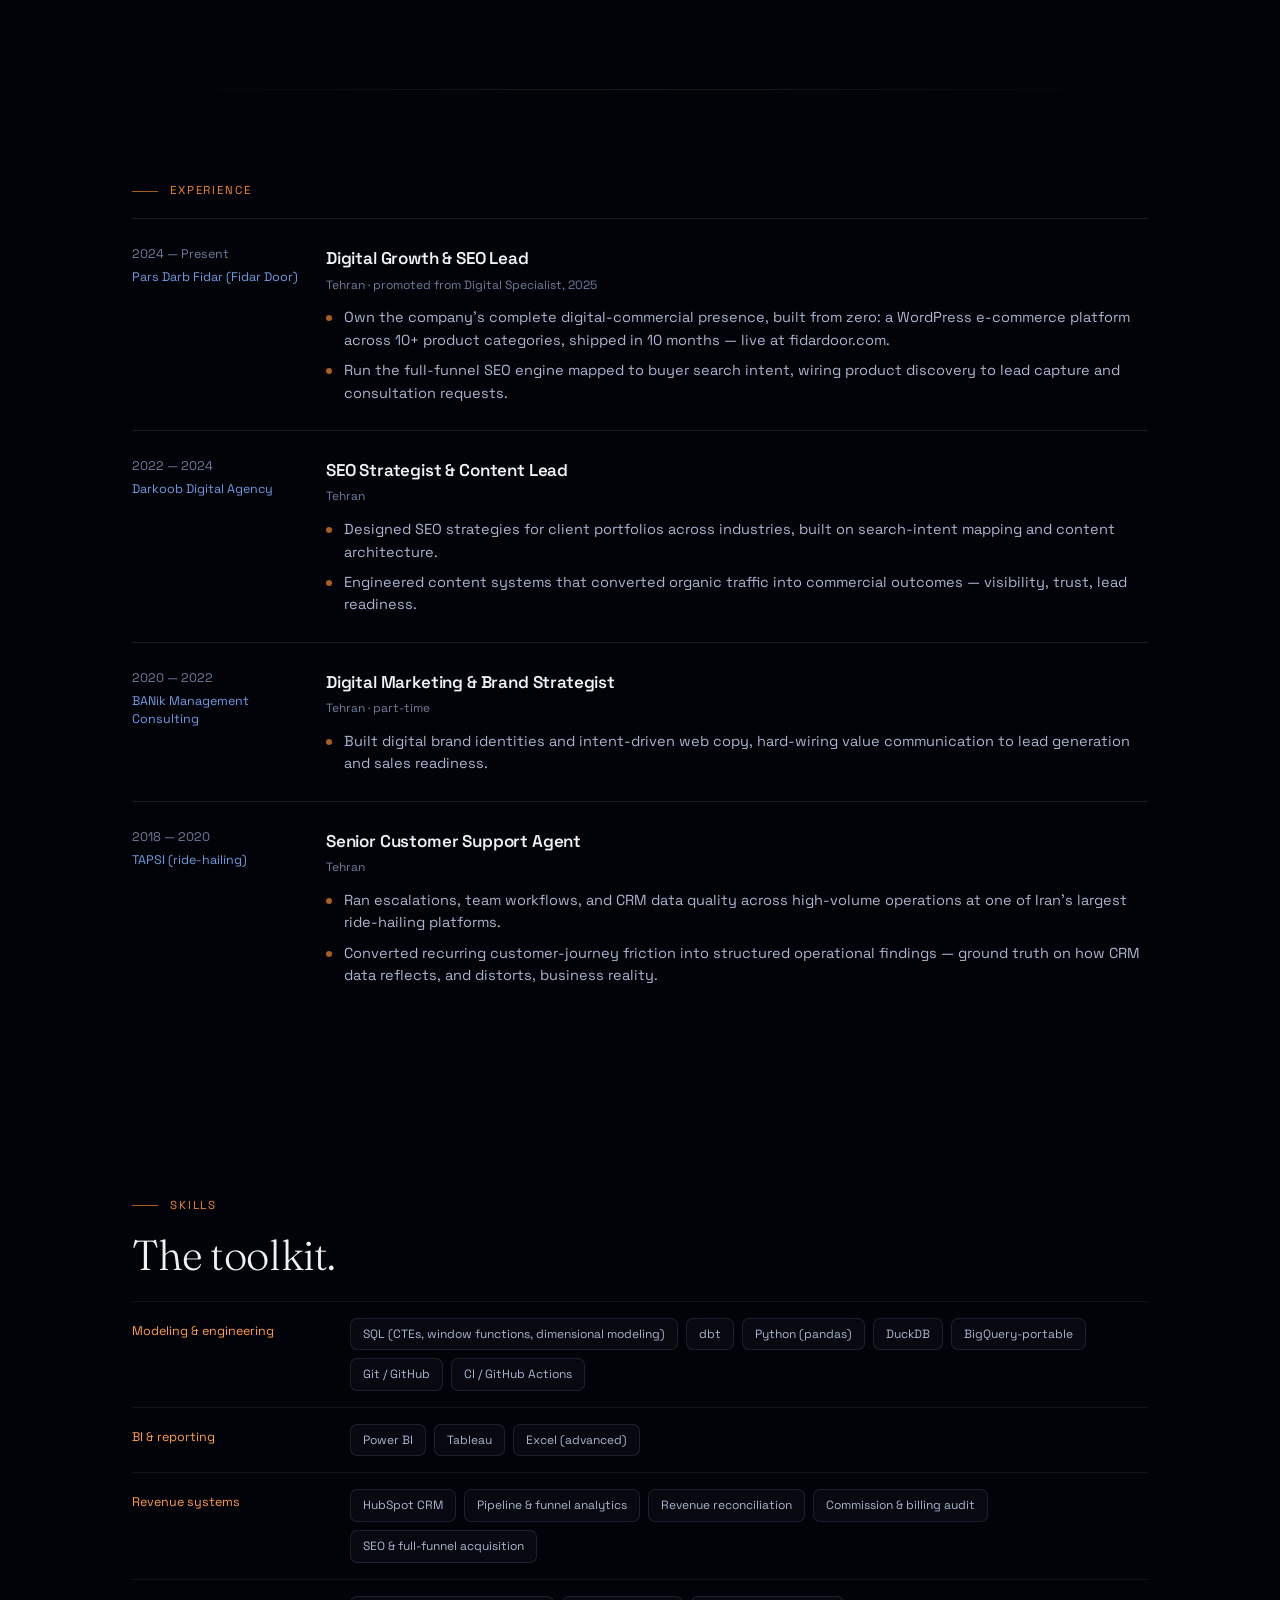
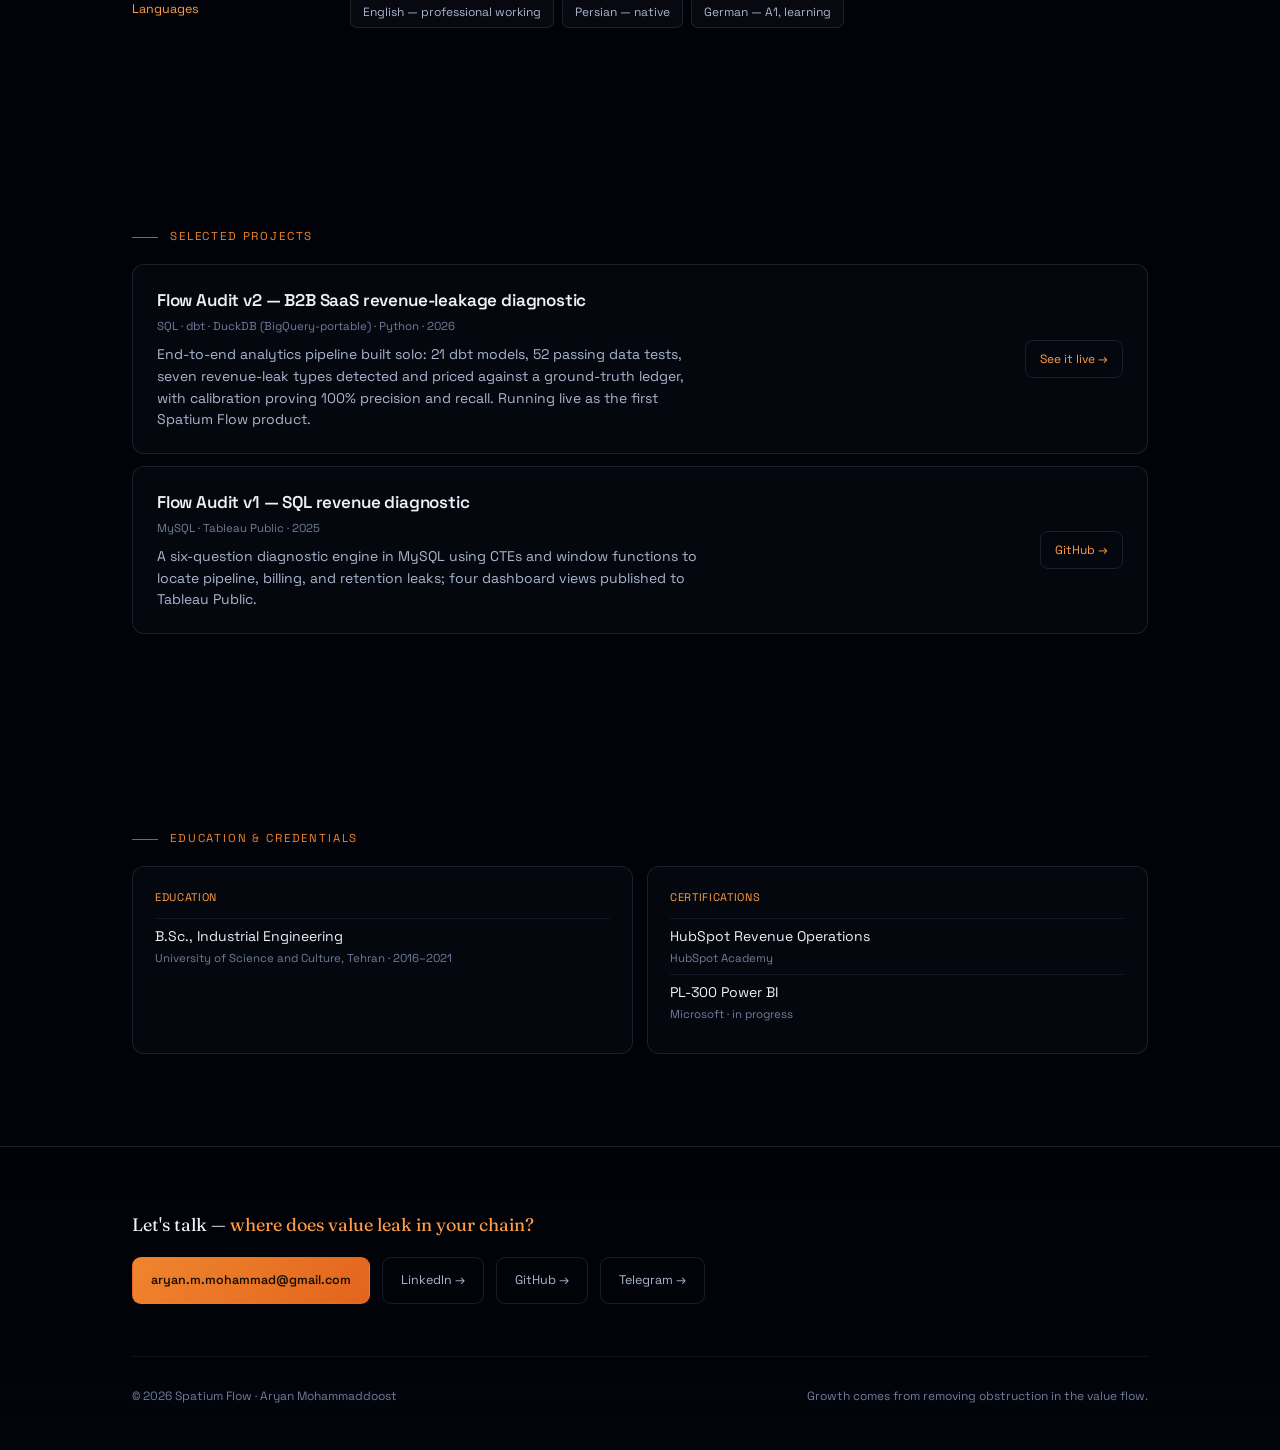
==== commit af72773b: "refine: Anahita star identity, neon orange, calm sky, balanced hero, clear gap explainer" ====
--- a/docs/about/index.html
+++ b/docs/about/index.html
@@ -16,7 +16,7 @@
 
 <div class="bar"><div class="wrap">
   <a class="brand" href="../">
-    <svg class="mark" viewBox="0 0 34 34" fill="none" xmlns="http://www.w3.org/2000/svg" aria-hidden="true"><circle cx="17" cy="17" r="15.4" stroke="#5f7196" stroke-width="1.1" opacity=".55"/><circle cx="17" cy="1.6" r="1.5" fill="#e2a44a"/><text x="17" y="22.3" text-anchor="middle" font-family="'Space Grotesk',-apple-system,sans-serif" font-size="14.5" font-weight="600" letter-spacing="-.3" fill="#eef1f8">SF</text></svg>
+    <svg class="mark" viewBox="0 0 36 36" fill="none" xmlns="http://www.w3.org/2000/svg" aria-hidden="true"><path d="M18.0 2.0 L20.53 11.9 L29.31 6.69 L24.1 15.47 L34.0 18.0 L24.1 20.53 L29.31 29.31 L20.53 24.1 L18.0 34.0 L15.47 24.1 L6.69 29.31 L11.9 20.53 L2.0 18.0 L11.9 15.47 L6.69 6.69 L15.47 11.9 Z" stroke="#ffb869" stroke-width="1.15" stroke-linejoin="round" fill="none" opacity=".95"/><path d="M18.0 10.6 L19.15 15.23 L23.23 12.77 L20.77 16.85 L25.4 18.0 L20.77 19.15 L23.23 23.23 L19.15 20.77 L18.0 25.4 L16.85 20.77 L12.77 23.23 L15.23 19.15 L10.6 18.0 L15.23 16.85 L12.77 12.77 L16.85 15.23 Z" stroke="#f0852e" stroke-width=".9" stroke-linejoin="round" fill="none" opacity=".55"/><circle cx="18" cy="18" r="1.7" fill="#ffd9a8"/></svg>
     SPATIUM&nbsp;FLOW
   </a>
   <nav>
--- a/docs/assets/site.css
+++ b/docs/assets/site.css
@@ -2,9 +2,9 @@
    Spatium Flow — shared interstellar design system
    ============================================================ */
 :root{
-  --void:#04060f; --space:#070b1a; --space-2:#0a1024; --deep:#0c1430;
+  --void:#020308; --space:#04060d; --space-2:#070b1c; --deep:#0a1228;
   --blue:#1f4fa3; --blue-bright:#3a72d4; --blue-soft:#6f9be0;
-  --orange:#d98a3f; --orange-2:#e6a45c; --amber:#e8b878; --ember:#c8702c;
+  --orange:#f0852e; --orange-2:#ff9d45; --amber:#ffb869; --ember:#e2641d;
   --green:#96e8ac;
   --star:#eaf2ff; --paper:#eef1f8; --mist:#aab6cf; --faint:#6f7d9c;
   --line:rgba(140,160,210,.16); --line-2:rgba(140,160,210,.10);
@@ -22,16 +22,16 @@
 
 /* starfield behind everything */
 #sky{position:fixed;inset:0;z-index:0;display:block;background:
-  radial-gradient(120% 80% at 78% -10%, rgba(240,133,46,.10), transparent 55%),
-  radial-gradient(90% 70% at 12% 108%, rgba(31,79,163,.18), transparent 60%),
-  linear-gradient(180deg,#04060f 0%,#070b1a 40%,#05080f 100%)}
+  radial-gradient(120% 80% at 80% -10%, rgba(240,133,46,.09), transparent 55%),
+  radial-gradient(90% 70% at 10% 110%, rgba(31,79,163,.14), transparent 60%),
+  linear-gradient(180deg,#020308 0%,#04060d 45%,#020308 100%)}
 .page{position:relative;z-index:1}
 
 /* top bar */
 .bar{position:absolute;top:0;left:0;right:0;z-index:10}
 .bar .wrap{display:flex;align-items:center;justify-content:space-between;padding-top:28px}
 .brand{display:flex;align-items:center;gap:11px;font-family:var(--mono);font-size:13px;letter-spacing:.18em;color:var(--paper);text-decoration:none;font-weight:500}
-.brand .mark{width:26px;height:26px;flex:none}
+.brand .mark{width:34px;height:34px;flex:none}
 .bar nav{display:flex;gap:26px;font-family:var(--mono);font-size:12.5px;color:var(--mist);letter-spacing:.02em}
 .bar nav a{text-decoration:none;transition:color .18s}
 .bar nav a:hover,.bar nav a.on{color:var(--orange-2)}
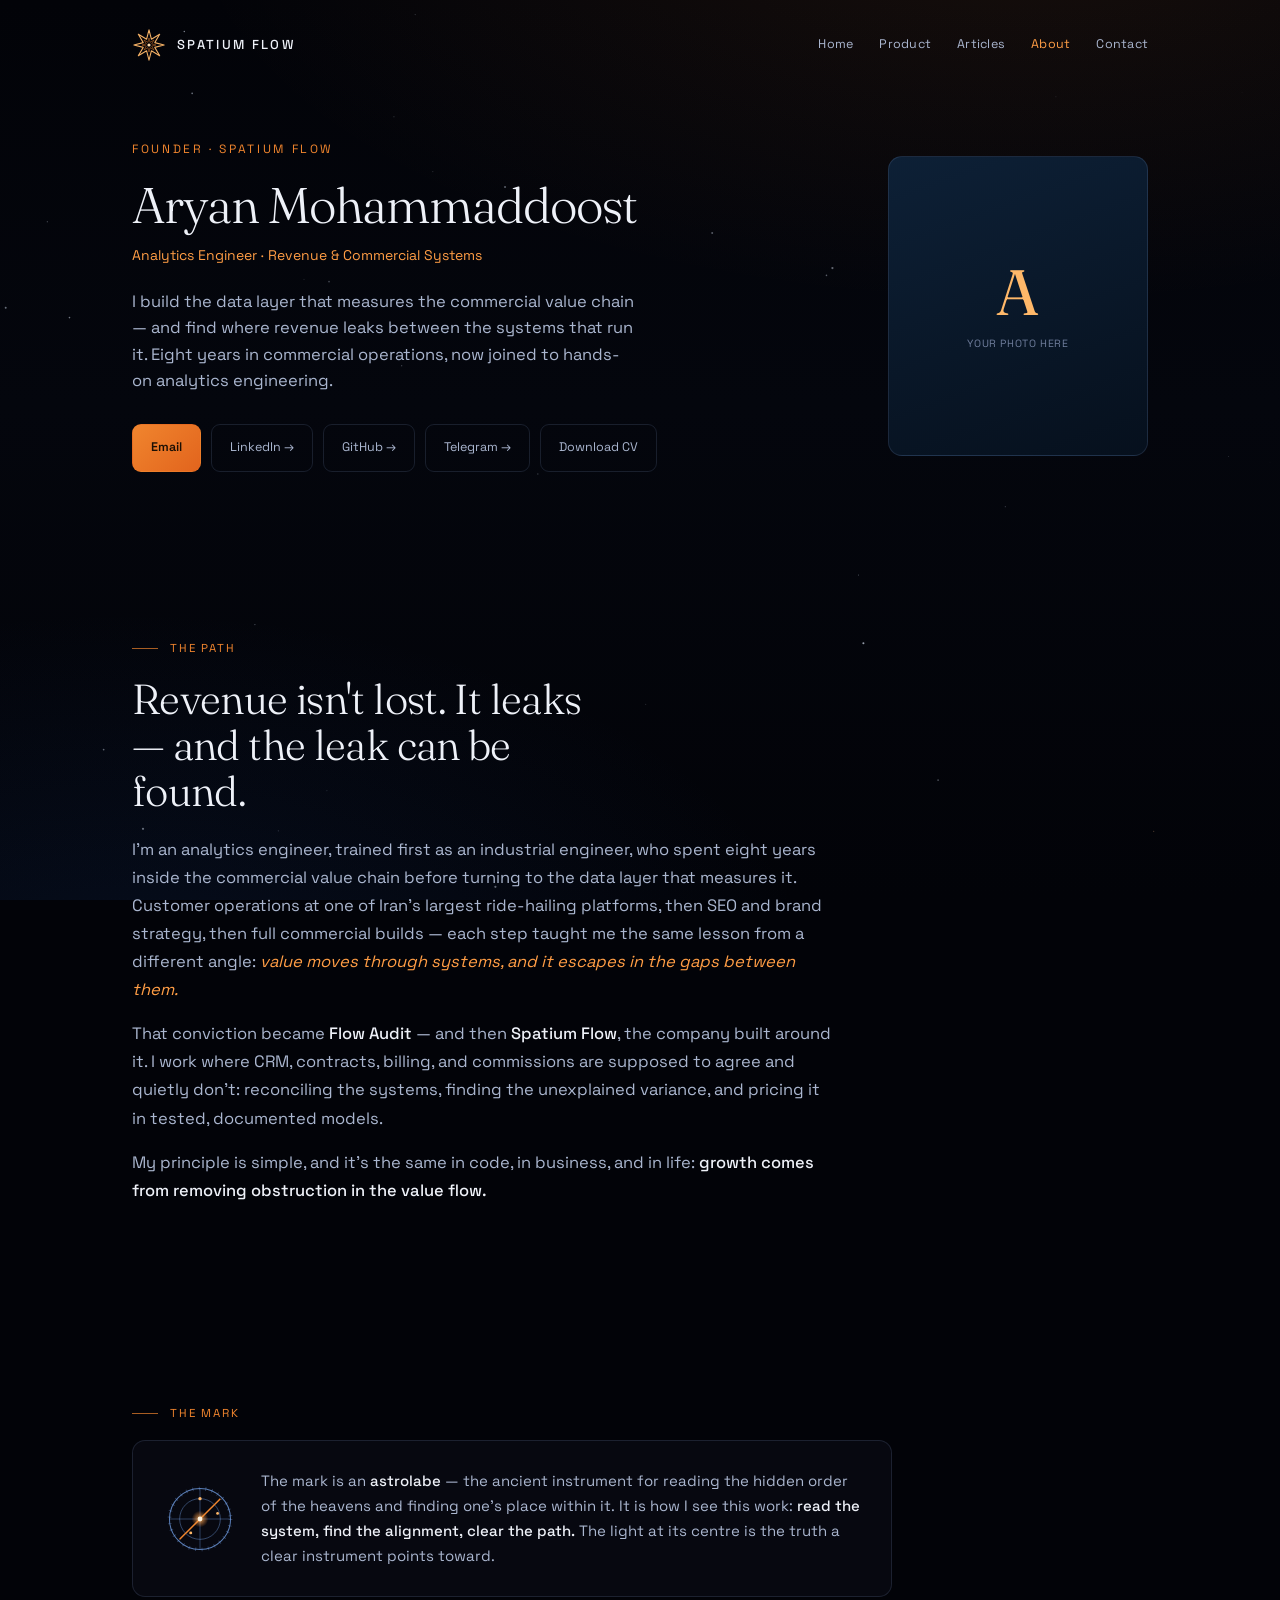
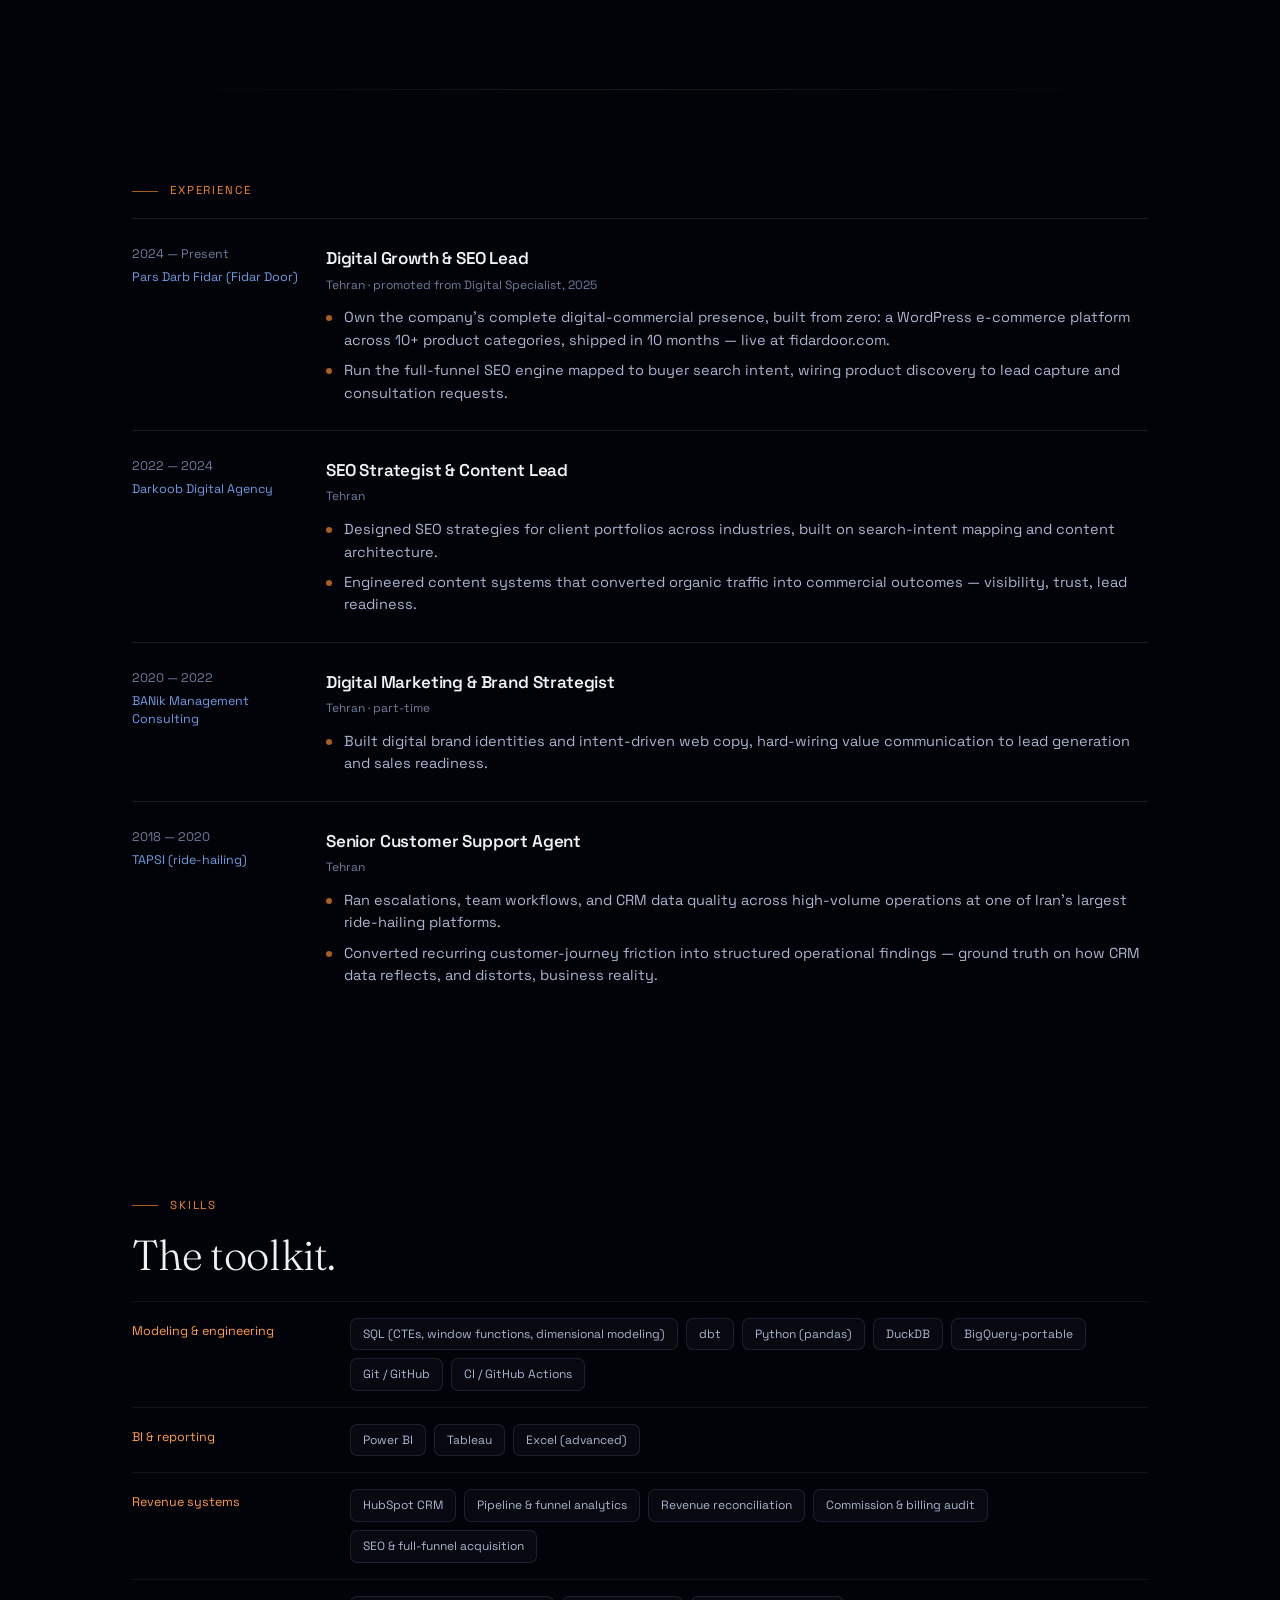
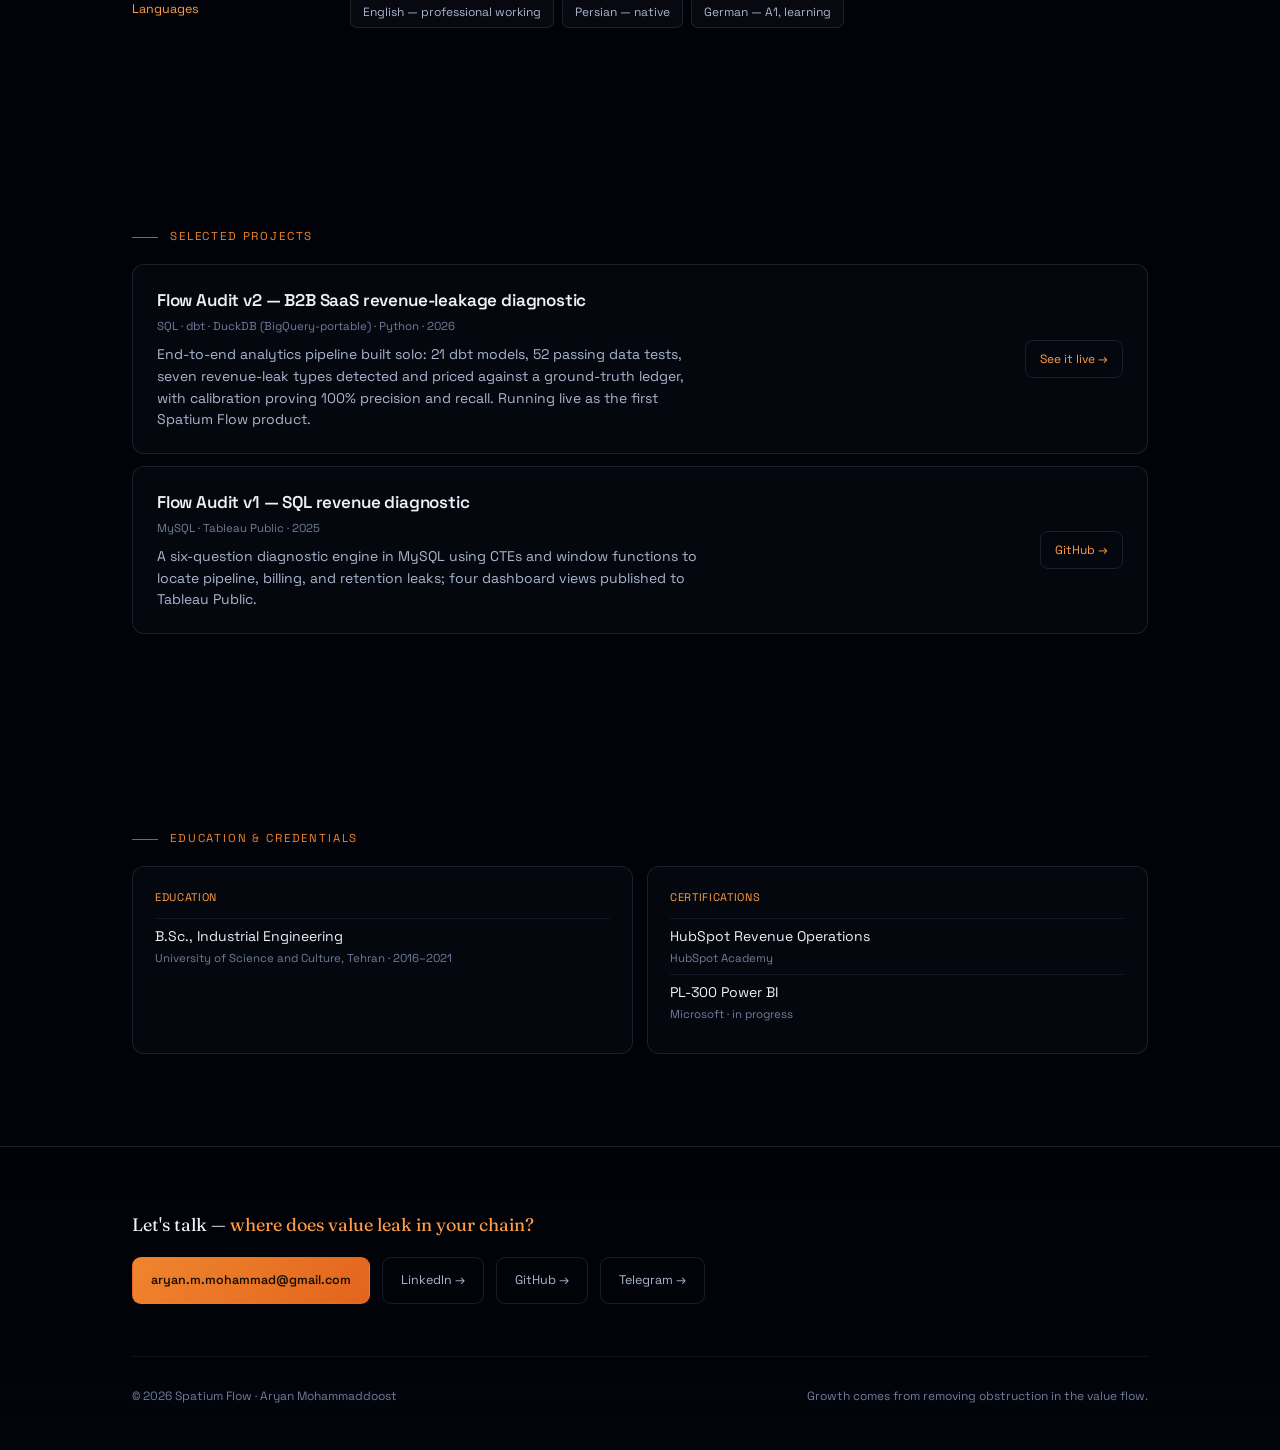
==== commit 61224547: "feat: interconnected constellation + Anahita favicon" ====
--- a/docs/about/index.html
+++ b/docs/about/index.html
@@ -5,6 +5,9 @@
 <meta name="viewport" content="width=device-width, initial-scale=1">
 <title>Aryan Mohammaddoost — Analytics Engineer | Spatium Flow</title>
 <meta name="description" content="Aryan Mohammaddoost — analytics engineer building the data layer that measures the commercial value chain. Founder of Spatium Flow.">
+<link rel="icon" type="image/svg+xml" href="/favicon.svg">
+<link rel="icon" type="image/png" sizes="32x32" href="/favicon-32.png">
+<link rel="apple-touch-icon" href="/apple-touch-icon.png">
 <link rel="preconnect" href="https://fonts.googleapis.com">
 <link rel="preconnect" href="https://fonts.gstatic.com" crossorigin>
 <link href="https://fonts.googleapis.com/css2?family=Fraunces:opsz,wght@9..144,300;9..144,400;9..144,500&family=Space+Grotesk:wght@400;500;600&display=swap" rel="stylesheet">
